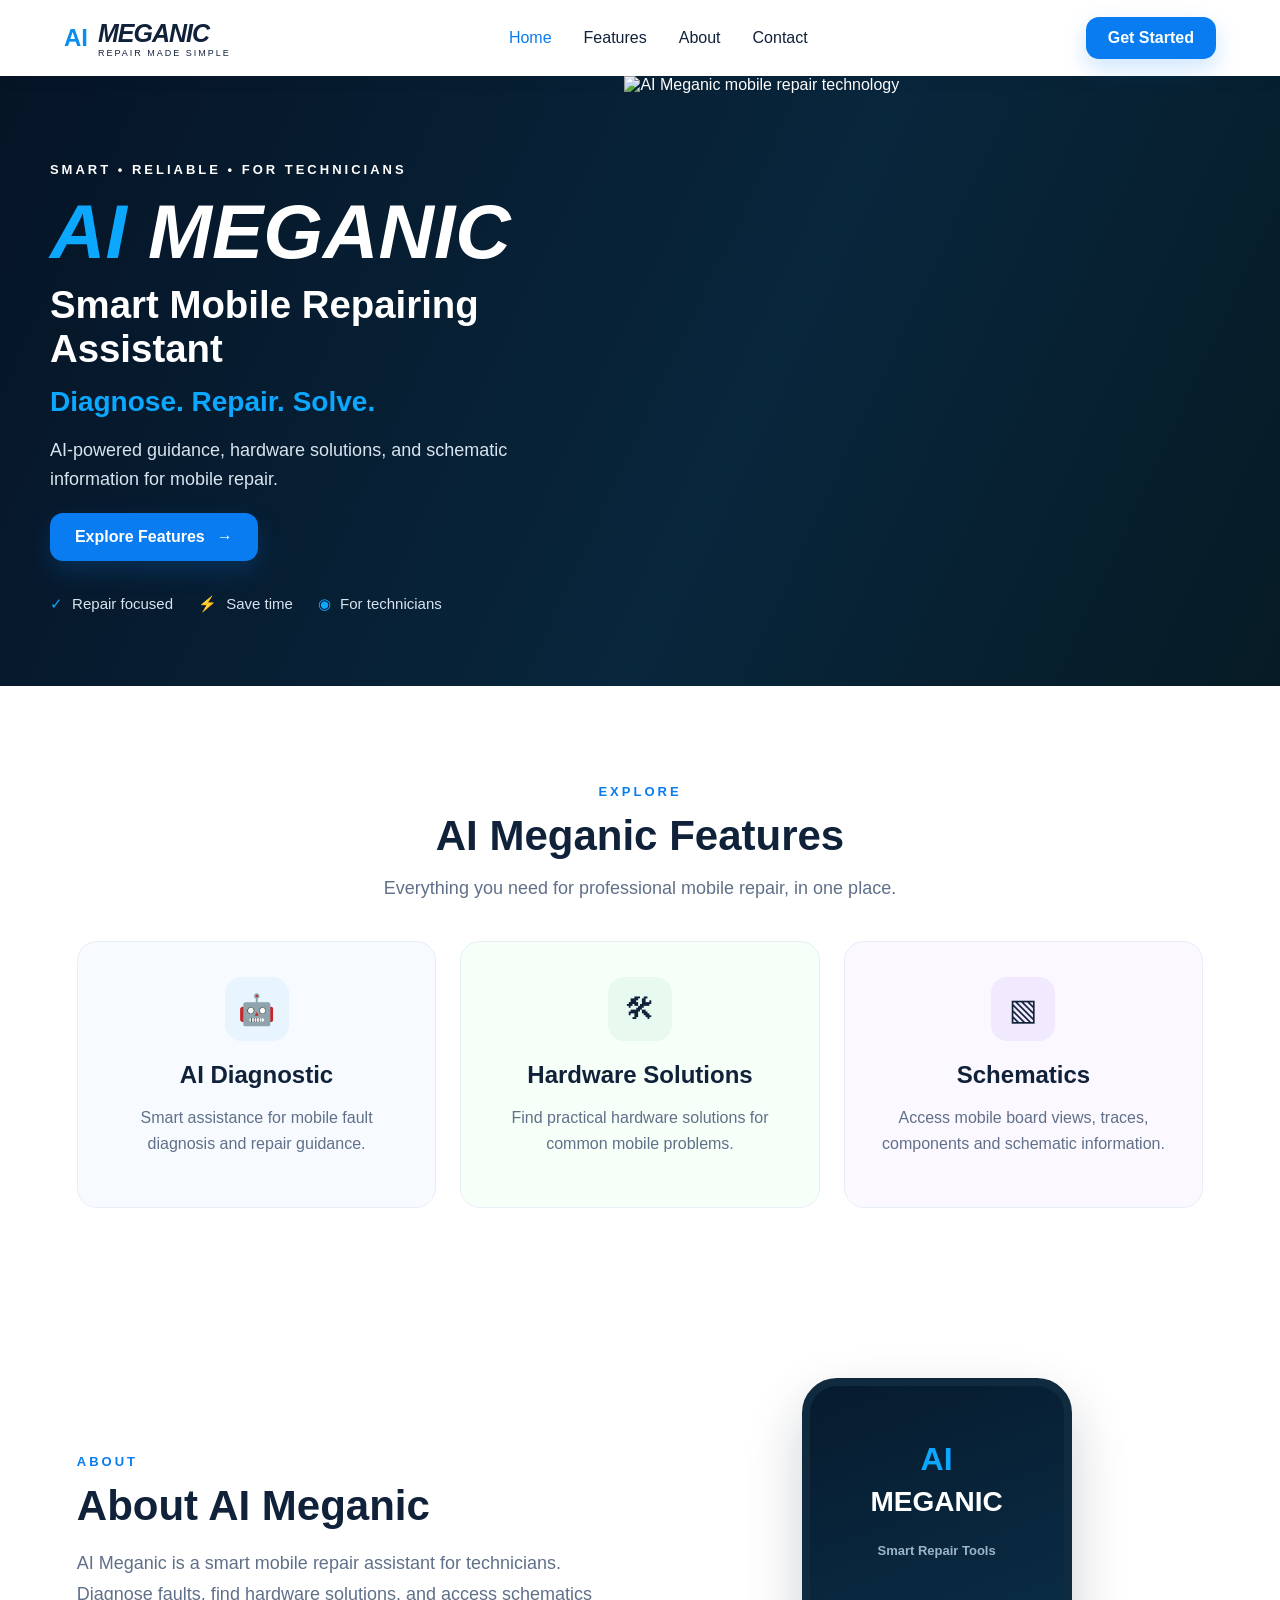
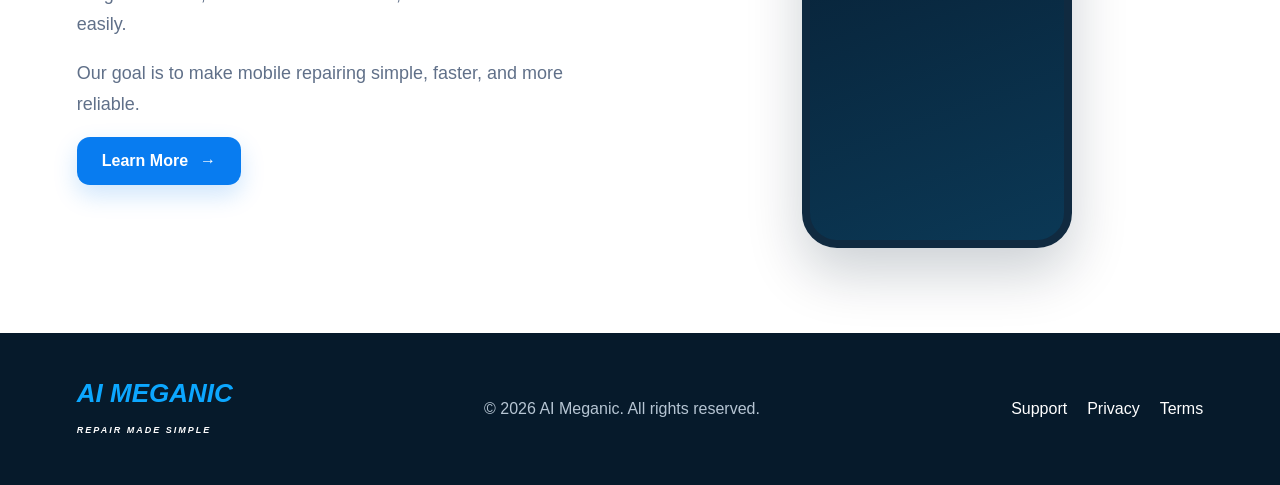
==== index.html @ be3563c6 "Add files via upload" ====
<!DOCTYPE html>
<html lang="en">
<head>
  <meta charset="UTF-8">
  <meta name="viewport" content="width=device-width, initial-scale=1.0">
  <meta name="description" content="AI Meganic - Smart mobile repairing assistant for technicians.">
  <title>AI Meganic | Smart Mobile Repairing Assistant</title>
  <link rel="stylesheet" href="styles.css">
</head>
<body>
  <header class="header">
    <a class="brand" href="#home" aria-label="AI Meganic Home">
      <span class="brand-mark">AI</span>
      <span>
        <strong>MEGANIC</strong>
        <small>REPAIR MADE SIMPLE</small>
      </span>
    </a>
    <nav class="nav" id="nav">
      <a class="active" href="#home">Home</a>
      <a href="#features">Features</a>
      <a href="#about">About</a>
      <a href="#contact">Contact</a>
    </nav>
    <a class="btn btn-small" href="#features">Get Started</a>
    <button class="menu" id="menu" aria-label="Open menu">☰</button>
  </header>

  <main>
    <section class="hero" id="home">
      <div class="hero-copy">
        <p class="eyebrow">SMART • RELIABLE • FOR TECHNICIANS</p>
        <h1><span>AI</span> MEGANIC</h1>
        <h2>Smart Mobile Repairing Assistant</h2>
        <p class="tagline">Diagnose. Repair. Solve.</p>
        <p class="lead">AI-powered guidance, hardware solutions, and schematic information for mobile repair.</p>
        <a class="btn" href="#features">Explore Features <span>→</span></a>
        <div class="trust">
          <div>✓ <span>Repair focused</span></div>
          <div>⚡ <span>Save time</span></div>
          <div>◉ <span>For technicians</span></div>
        </div>
      </div>
      <div class="hero-art">
        <img src="assets/hero-design.png" alt="AI Meganic mobile repair technology">
      </div>
    </section>

    <section class="features section" id="features">
      <p class="eyebrow blue">EXPLORE</p>
      <h2>AI Meganic Features</h2>
      <p class="section-lead">Everything you need for professional mobile repair, in one place.</p>
      <div class="cards">
        <article class="card">
          <div class="icon blue-icon">🤖</div>
          <h3>AI Diagnostic</h3>
          <p>Smart assistance for mobile fault diagnosis and repair guidance.</p>
        </article>
        <article class="card">
          <div class="icon green-icon">🛠</div>
          <h3>Hardware Solutions</h3>
          <p>Find practical hardware solutions for common mobile problems.</p>
        </article>
        <article class="card">
          <div class="icon purple-icon">▧</div>
          <h3>Schematics</h3>
          <p>Access mobile board views, traces, components and schematic information.</p>
        </article>
      </div>
    </section>

    <section class="about section" id="about">
      <div>
        <p class="eyebrow blue">ABOUT</p>
        <h2>About AI Meganic</h2>
        <p>AI Meganic is a smart mobile repair assistant for technicians. Diagnose faults, find hardware solutions, and access schematics easily.</p>
        <p>Our goal is to make mobile repairing simple, faster, and more reliable.</p>
        <a class="btn" href="#contact">Learn More <span>→</span></a>
      </div>
      <div class="about-box">
        <div class="phone">AI<br><b>MEGANIC</b><small>Smart Repair Tools</small></div>
      </div>
    </section>
  </main>

  <footer id="contact">
    <div class="footer-brand">AI MEGANIC<br><small>REPAIR MADE SIMPLE</small></div>
    <p>© 2026 AI Meganic. All rights reserved.</p>
    <div class="footer-links"><a href="#">Support</a><a href="#">Privacy</a><a href="#">Terms</a></div>
  </footer>

  <script src="script.js"></script>
</body>
</html>
---- styles.css ----
*{box-sizing:border-box}html{scroll-behavior:smooth}body{margin:0;font-family:Inter,Arial,sans-serif;color:#10213a;background:#fff}.header{height:76px;display:flex;align-items:center;justify-content:space-between;padding:0 5%;gap:24px;background:#fff;position:sticky;top:0;z-index:20;box-shadow:0 2px 18px rgba(0,0,0,.06)}.brand{display:flex;align-items:center;gap:10px;text-decoration:none;color:#10213a}.brand-mark{font-weight:900;font-size:24px;color:#078ef0}.brand strong{font-size:25px;font-style:italic;letter-spacing:-1px}.brand small{display:block;font-size:9px;letter-spacing:2px}.nav{display:flex;gap:32px}.nav a,.footer-links a{color:#10213a;text-decoration:none}.nav a:hover,.nav a.active{color:#087cf0}.btn{display:inline-flex;align-items:center;gap:12px;padding:15px 25px;border-radius:13px;background:#087cf0;color:white;text-decoration:none;font-weight:700;box-shadow:0 10px 25px rgba(8,124,240,.2)}.btn-small{padding:12px 22px}.menu{display:none;background:none;border:0;font-size:26px}.hero{min-height:610px;background:linear-gradient(115deg,#061426,#08263c 58%,#061b25);color:#fff;display:grid;grid-template-columns:1fr 1.05fr;align-items:center;overflow:hidden}.hero-copy{padding:70px 6% 70px 8%;position:relative;z-index:2}.eyebrow{font-size:13px;letter-spacing:3px;font-weight:700}.hero h1{font-size:clamp(48px,6vw,86px);margin:18px 0 4px;line-height:.95;font-style:italic}.hero h1 span{color:#0ca7ff}.hero h2{font-size:clamp(25px,3vw,42px);margin:15px 0}.tagline{font-size:28px;color:#0ca7ff;font-weight:800;margin:8px 0 16px}.lead{font-size:18px;line-height:1.65;max-width:560px;color:#d8e4ef}.trust{display:flex;gap:25px;margin-top:34px;font-size:15px;color:#0ca7ff}.trust span{color:#d8e4ef;margin-left:5px}.hero-art{height:100%;display:flex;align-items:center;justify-content:center}.hero-art img{width:100%;height:100%;object-fit:cover;object-position:center;border:0}.section{padding:85px 6%;text-align:center}.blue{color:#087cf0}.section h2{font-size:42px;margin:10px 0}.section-lead{font-size:18px;color:#607089}.cards{display:grid;grid-template-columns:repeat(3,1fr);gap:24px;margin-top:42px}.card{padding:35px 28px;border-radius:20px;background:#f7fbff;border:1px solid #e7eef6}.card:nth-child(2){background:#f7fff9}.card:nth-child(3){background:#fbf8ff}.icon{width:64px;height:64px;margin:0 auto 20px;border-radius:16px;display:grid;place-items:center;font-size:30px}.blue-icon{background:#e8f5ff}.green-icon{background:#e8faef}.purple-icon{background:#f1eaff}.card h3{font-size:24px;margin:10px}.card p{color:#607089;line-height:1.6}.about{display:grid;grid-template-columns:1fr 1fr;text-align:left;align-items:center;gap:60px}.about p:not(.eyebrow){color:#607089;font-size:18px;line-height:1.7}.about-box{display:flex;justify-content:center}.phone{width:270px;height:470px;border-radius:35px;background:linear-gradient(160deg,#071b2e,#0b3855);box-shadow:0 25px 55px rgba(4,25,45,.2);color:#0ca7ff;padding:55px 25px;font-size:32px;font-weight:800;text-align:center;border:8px solid #102a40}.phone b{display:block;color:#fff;font-size:28px;margin-top:8px}.phone small{display:block;color:#9db5c9;font-size:13px;margin-top:25px}footer{background:#061a2b;color:#fff;padding:45px 6%;display:flex;align-items:center;justify-content:space-between;gap:25px}footer p{color:#b6c5d3}.footer-brand{font-size:26px;font-weight:900;font-style:italic;color:#0ca7ff}.footer-brand small{font-size:9px;letter-spacing:2px;color:#fff}.footer-links{display:flex;gap:20px}.footer-links a{color:#fff}@media(max-width:800px){.nav{display:none;position:absolute;top:76px;left:0;right:0;background:#fff;padding:20px;flex-direction:column;gap:18px}.nav.open{display:flex}.header>.btn{display:none}.menu{display:block}.hero{grid-template-columns:1fr}.hero-copy{padding:55px 7% 30px}.hero-art{height:330px}.cards,.about{grid-template-columns:1fr}.about{text-align:center}.section h2{font-size:34px}footer{flex-direction:column;text-align:center}.trust{flex-direction:column;gap:10px}}
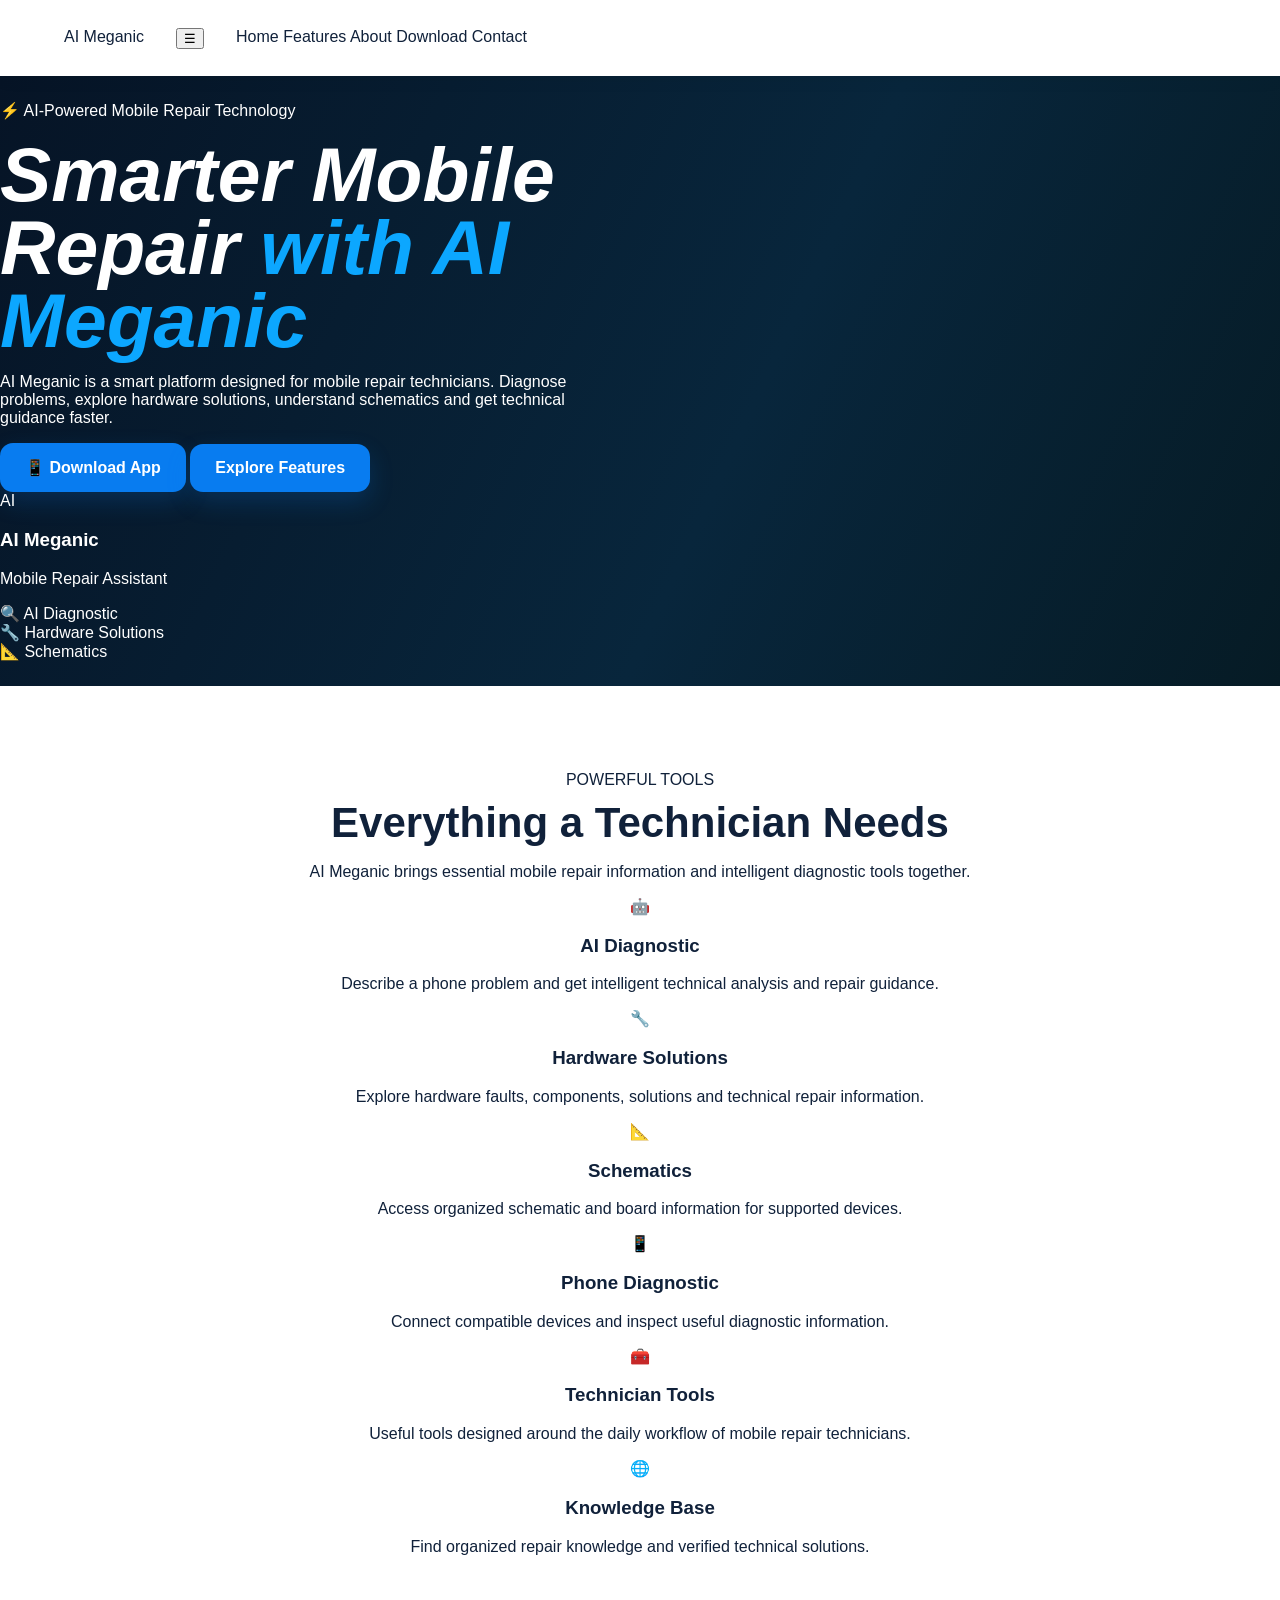
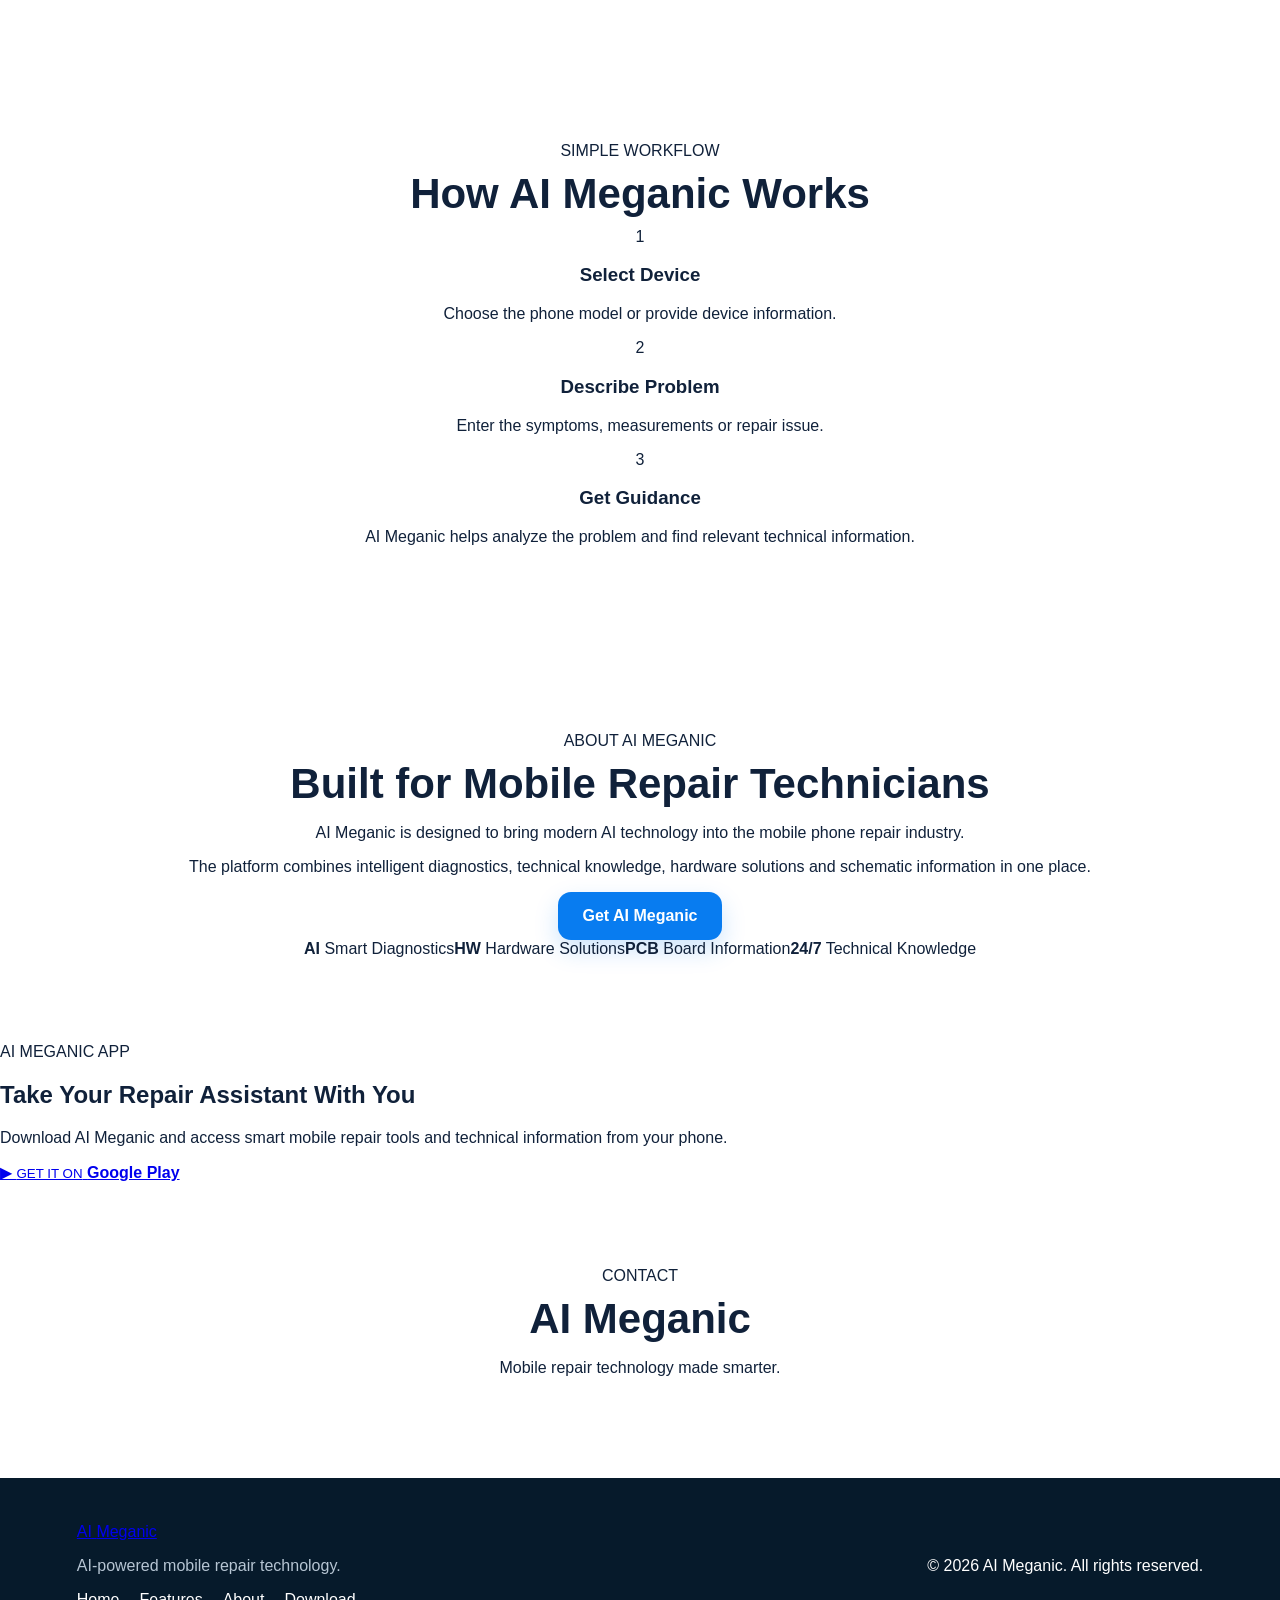
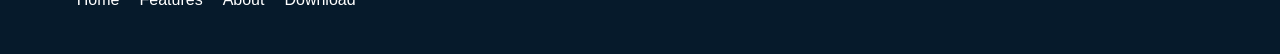
==== commit 97c47e35: "Revise index.html for SEO and content clarity Updated the title and meta description for better SEO " ====
--- a/index.html
+++ b/index.html
@@ -3,92 +3,432 @@
 <head>
   <meta charset="UTF-8">
   <meta name="viewport" content="width=device-width, initial-scale=1.0">
-  <meta name="description" content="AI Meganic - Smart mobile repairing assistant for technicians.">
-  <title>AI Meganic | Smart Mobile Repairing Assistant</title>
+
+  <title>AI Meganic – Mobile Repair & AI Diagnostic Platform</title>
+
+  <meta
+    name="description"
+    content="AI Meganic is an AI-powered mobile phone repair platform for technicians, offering AI diagnostics, repair solutions, hardware information and schematics."
+  >
+
+  <meta name="author" content="AI Meganic">
+  <meta name="robots" content="index, follow, max-image-preview:large">
+
+  <link
+    rel="canonical"
+    href="https://aimeganic.github.io/ai-meganic-website/"
+  >
+
+  <meta property="og:type" content="website">
+  <meta property="og:title" content="AI Meganic – Mobile Repair & AI Diagnostic Platform">
+  <meta
+    property="og:description"
+    content="AI-powered mobile repair technology for technicians."
+  >
+  <meta
+    property="og:url"
+    content="https://aimeganic.github.io/ai-meganic-website/"
+  >
+  <meta property="og:site_name" content="AI Meganic">
+
+  <meta name="twitter:card" content="summary_large_image">
+  <meta name="twitter:title" content="AI Meganic – Mobile Repair & AI Diagnostic Platform">
+  <meta
+    name="twitter:description"
+    content="AI-powered mobile repair technology for technicians."
+  >
+
   <link rel="stylesheet" href="styles.css">
 </head>
+
 <body>
+
+  <!-- HEADER -->
   <header class="header">
-    <a class="brand" href="#home" aria-label="AI Meganic Home">
-      <span class="brand-mark">AI</span>
-      <span>
-        <strong>MEGANIC</strong>
-        <small>REPAIR MADE SIMPLE</small>
-      </span>
-    </a>
-    <nav class="nav" id="nav">
-      <a class="active" href="#home">Home</a>
-      <a href="#features">Features</a>
-      <a href="#about">About</a>
-      <a href="#contact">Contact</a>
-    </nav>
-    <a class="btn btn-small" href="#features">Get Started</a>
-    <button class="menu" id="menu" aria-label="Open menu">☰</button>
+    <div class="container nav">
+
+      <a href="#" class="logo">
+        <span class="logo-icon">AI</span>
+        <span>Meganic</span>
+      </a>
+
+      <button class="menu-btn" onclick="toggleMenu()" aria-label="Open menu">
+        ☰
+      </button>
+
+      <nav id="navMenu">
+        <a href="#home">Home</a>
+        <a href="#features">Features</a>
+        <a href="#about">About</a>
+        <a href="#download">Download</a>
+        <a href="#contact">Contact</a>
+      </nav>
+
+    </div>
   </header>
 
+
+  <!-- HERO -->
   <main>
-    <section class="hero" id="home">
-      <div class="hero-copy">
-        <p class="eyebrow">SMART • RELIABLE • FOR TECHNICIANS</p>
-        <h1><span>AI</span> MEGANIC</h1>
-        <h2>Smart Mobile Repairing Assistant</h2>
-        <p class="tagline">Diagnose. Repair. Solve.</p>
-        <p class="lead">AI-powered guidance, hardware solutions, and schematic information for mobile repair.</p>
-        <a class="btn" href="#features">Explore Features <span>→</span></a>
-        <div class="trust">
-          <div>✓ <span>Repair focused</span></div>
-          <div>⚡ <span>Save time</span></div>
-          <div>◉ <span>For technicians</span></div>
-        </div>
-      </div>
-      <div class="hero-art">
-        <img src="assets/hero-design.png" alt="AI Meganic mobile repair technology">
-      </div>
-    </section>
-
-    <section class="features section" id="features">
-      <p class="eyebrow blue">EXPLORE</p>
-      <h2>AI Meganic Features</h2>
-      <p class="section-lead">Everything you need for professional mobile repair, in one place.</p>
-      <div class="cards">
-        <article class="card">
-          <div class="icon blue-icon">🤖</div>
-          <h3>AI Diagnostic</h3>
-          <p>Smart assistance for mobile fault diagnosis and repair guidance.</p>
-        </article>
-        <article class="card">
-          <div class="icon green-icon">🛠</div>
-          <h3>Hardware Solutions</h3>
-          <p>Find practical hardware solutions for common mobile problems.</p>
-        </article>
-        <article class="card">
-          <div class="icon purple-icon">▧</div>
-          <h3>Schematics</h3>
-          <p>Access mobile board views, traces, components and schematic information.</p>
-        </article>
-      </div>
-    </section>
-
-    <section class="about section" id="about">
+
+    <section id="home" class="hero">
+      <div class="container hero-content">
+
+        <div class="hero-text">
+
+          <div class="badge">
+            ⚡ AI-Powered Mobile Repair Technology
+          </div>
+
+          <h1>
+            Smarter Mobile Repair
+            <span>with AI Meganic</span>
+          </h1>
+
+          <p>
+            AI Meganic is a smart platform designed for mobile repair
+            technicians. Diagnose problems, explore hardware solutions,
+            understand schematics and get technical guidance faster.
+          </p>
+
+          <div class="hero-buttons">
+            <a href="#download" class="btn primary">
+              📱 Download App
+            </a>
+
+            <a href="#features" class="btn secondary">
+              Explore Features
+            </a>
+          </div>
+
+        </div>
+
+        <div class="hero-card">
+
+          <div class="phone-frame">
+
+            <div class="phone-top"></div>
+
+            <div class="phone-screen">
+
+              <div class="ai-circle">AI</div>
+
+              <h3>AI Meganic</h3>
+
+              <p>Mobile Repair Assistant</p>
+
+              <div class="scan-box">
+                <span>🔍</span>
+                AI Diagnostic
+              </div>
+
+              <div class="scan-box">
+                <span>🔧</span>
+                Hardware Solutions
+              </div>
+
+              <div class="scan-box">
+                <span>📐</span>
+                Schematics
+              </div>
+
+            </div>
+
+          </div>
+
+        </div>
+
+      </div>
+    </section>
+
+
+    <!-- FEATURES -->
+    <section id="features" class="section">
+
+      <div class="container">
+
+        <div class="section-heading">
+          <span>POWERFUL TOOLS</span>
+          <h2>Everything a Technician Needs</h2>
+          <p>
+            AI Meganic brings essential mobile repair information
+            and intelligent diagnostic tools together.
+          </p>
+        </div>
+
+
+        <div class="feature-grid">
+
+          <article class="feature-card">
+            <div class="feature-icon">🤖</div>
+            <h3>AI Diagnostic</h3>
+            <p>
+              Describe a phone problem and get intelligent
+              technical analysis and repair guidance.
+            </p>
+          </article>
+
+
+          <article class="feature-card">
+            <div class="feature-icon">🔧</div>
+            <h3>Hardware Solutions</h3>
+            <p>
+              Explore hardware faults, components,
+              solutions and technical repair information.
+            </p>
+          </article>
+
+
+          <article class="feature-card">
+            <div class="feature-icon">📐</div>
+            <h3>Schematics</h3>
+            <p>
+              Access organized schematic and board
+              information for supported devices.
+            </p>
+          </article>
+
+
+          <article class="feature-card">
+            <div class="feature-icon">📱</div>
+            <h3>Phone Diagnostic</h3>
+            <p>
+              Connect compatible devices and inspect
+              useful diagnostic information.
+            </p>
+          </article>
+
+
+          <article class="feature-card">
+            <div class="feature-icon">🧰</div>
+            <h3>Technician Tools</h3>
+            <p>
+              Useful tools designed around the daily
+              workflow of mobile repair technicians.
+            </p>
+          </article>
+
+
+          <article class="feature-card">
+            <div class="feature-icon">🌐</div>
+            <h3>Knowledge Base</h3>
+            <p>
+              Find organized repair knowledge and
+              verified technical solutions.
+            </p>
+          </article>
+
+        </div>
+
+      </div>
+
+    </section>
+
+
+    <!-- HOW IT WORKS -->
+    <section class="section light-section">
+
+      <div class="container">
+
+        <div class="section-heading">
+          <span>SIMPLE WORKFLOW</span>
+          <h2>How AI Meganic Works</h2>
+        </div>
+
+
+        <div class="steps">
+
+          <div class="step">
+            <div class="step-number">1</div>
+            <h3>Select Device</h3>
+            <p>
+              Choose the phone model or provide device information.
+            </p>
+          </div>
+
+
+          <div class="step">
+            <div class="step-number">2</div>
+            <h3>Describe Problem</h3>
+            <p>
+              Enter the symptoms, measurements or repair issue.
+            </p>
+          </div>
+
+
+          <div class="step">
+            <div class="step-number">3</div>
+            <h3>Get Guidance</h3>
+            <p>
+              AI Meganic helps analyze the problem and find
+              relevant technical information.
+            </p>
+          </div>
+
+        </div>
+
+      </div>
+
+    </section>
+
+
+    <!-- ABOUT -->
+    <section id="about" class="section">
+
+      <div class="container about-grid">
+
+        <div>
+          <span class="small-title">ABOUT AI MEGANIC</span>
+
+          <h2>
+            Built for Mobile Repair Technicians
+          </h2>
+
+          <p>
+            AI Meganic is designed to bring modern AI technology
+            into the mobile phone repair industry.
+          </p>
+
+          <p>
+            The platform combines intelligent diagnostics,
+            technical knowledge, hardware solutions and
+            schematic information in one place.
+          </p>
+
+          <a href="#download" class="btn primary">
+            Get AI Meganic
+          </a>
+        </div>
+
+
+        <div class="about-box">
+
+          <div class="about-stat">
+            <strong>AI</strong>
+            <span>Smart Diagnostics</span>
+          </div>
+
+          <div class="about-stat">
+            <strong>HW</strong>
+            <span>Hardware Solutions</span>
+          </div>
+
+          <div class="about-stat">
+            <strong>PCB</strong>
+            <span>Board Information</span>
+          </div>
+
+          <div class="about-stat">
+            <strong>24/7</strong>
+            <span>Technical Knowledge</span>
+          </div>
+
+        </div>
+
+      </div>
+
+    </section>
+
+
+    <!-- DOWNLOAD -->
+    <section id="download" class="download-section">
+
+      <div class="container download-content">
+
+        <div>
+
+          <span class="small-title">
+            AI MEGANIC APP
+          </span>
+
+          <h2>
+            Take Your Repair Assistant With You
+          </h2>
+
+          <p>
+            Download AI Meganic and access smart mobile repair
+            tools and technical information from your phone.
+          </p>
+
+        </div>
+
+
+        <div class="download-buttons">
+
+          <!-- Replace # with your real Google Play URL after publishing -->
+          <a href="#" class="play-button">
+
+            <span class="play-icon">▶</span>
+
+            <span>
+              <small>GET IT ON</small>
+              <strong>Google Play</strong>
+            </span>
+
+          </a>
+
+        </div>
+
+      </div>
+
+    </section>
+
+
+    <!-- CONTACT -->
+    <section id="contact" class="section contact-section">
+
+      <div class="container">
+
+        <div class="section-heading">
+          <span>CONTACT</span>
+          <h2>AI Meganic</h2>
+          <p>
+            Mobile repair technology made smarter.
+          </p>
+        </div>
+
+      </div>
+
+    </section>
+
+  </main>
+
+
+  <!-- FOOTER -->
+  <footer class="footer">
+
+    <div class="container footer-content">
+
       <div>
-        <p class="eyebrow blue">ABOUT</p>
-        <h2>About AI Meganic</h2>
-        <p>AI Meganic is a smart mobile repair assistant for technicians. Diagnose faults, find hardware solutions, and access schematics easily.</p>
-        <p>Our goal is to make mobile repairing simple, faster, and more reliable.</p>
-        <a class="btn" href="#contact">Learn More <span>→</span></a>
-      </div>
-      <div class="about-box">
-        <div class="phone">AI<br><b>MEGANIC</b><small>Smart Repair Tools</small></div>
-      </div>
-    </section>
-  </main>
-
-  <footer id="contact">
-    <div class="footer-brand">AI MEGANIC<br><small>REPAIR MADE SIMPLE</small></div>
-    <p>© 2026 AI Meganic. All rights reserved.</p>
-    <div class="footer-links"><a href="#">Support</a><a href="#">Privacy</a><a href="#">Terms</a></div>
+        <a href="#" class="logo">
+          <span class="logo-icon">AI</span>
+          <span>Meganic</span>
+        </a>
+
+        <p>
+          AI-powered mobile repair technology.
+        </p>
+      </div>
+
+
+      <div class="footer-links">
+        <a href="#home">Home</a>
+        <a href="#features">Features</a>
+        <a href="#about">About</a>
+        <a href="#download">Download</a>
+      </div>
+
+    </div>
+
+
+    <div class="copyright">
+      © 2026 AI Meganic. All rights reserved.
+    </div>
+
   </footer>
 
+
   <script src="script.js"></script>
+
 </body>
 </html>
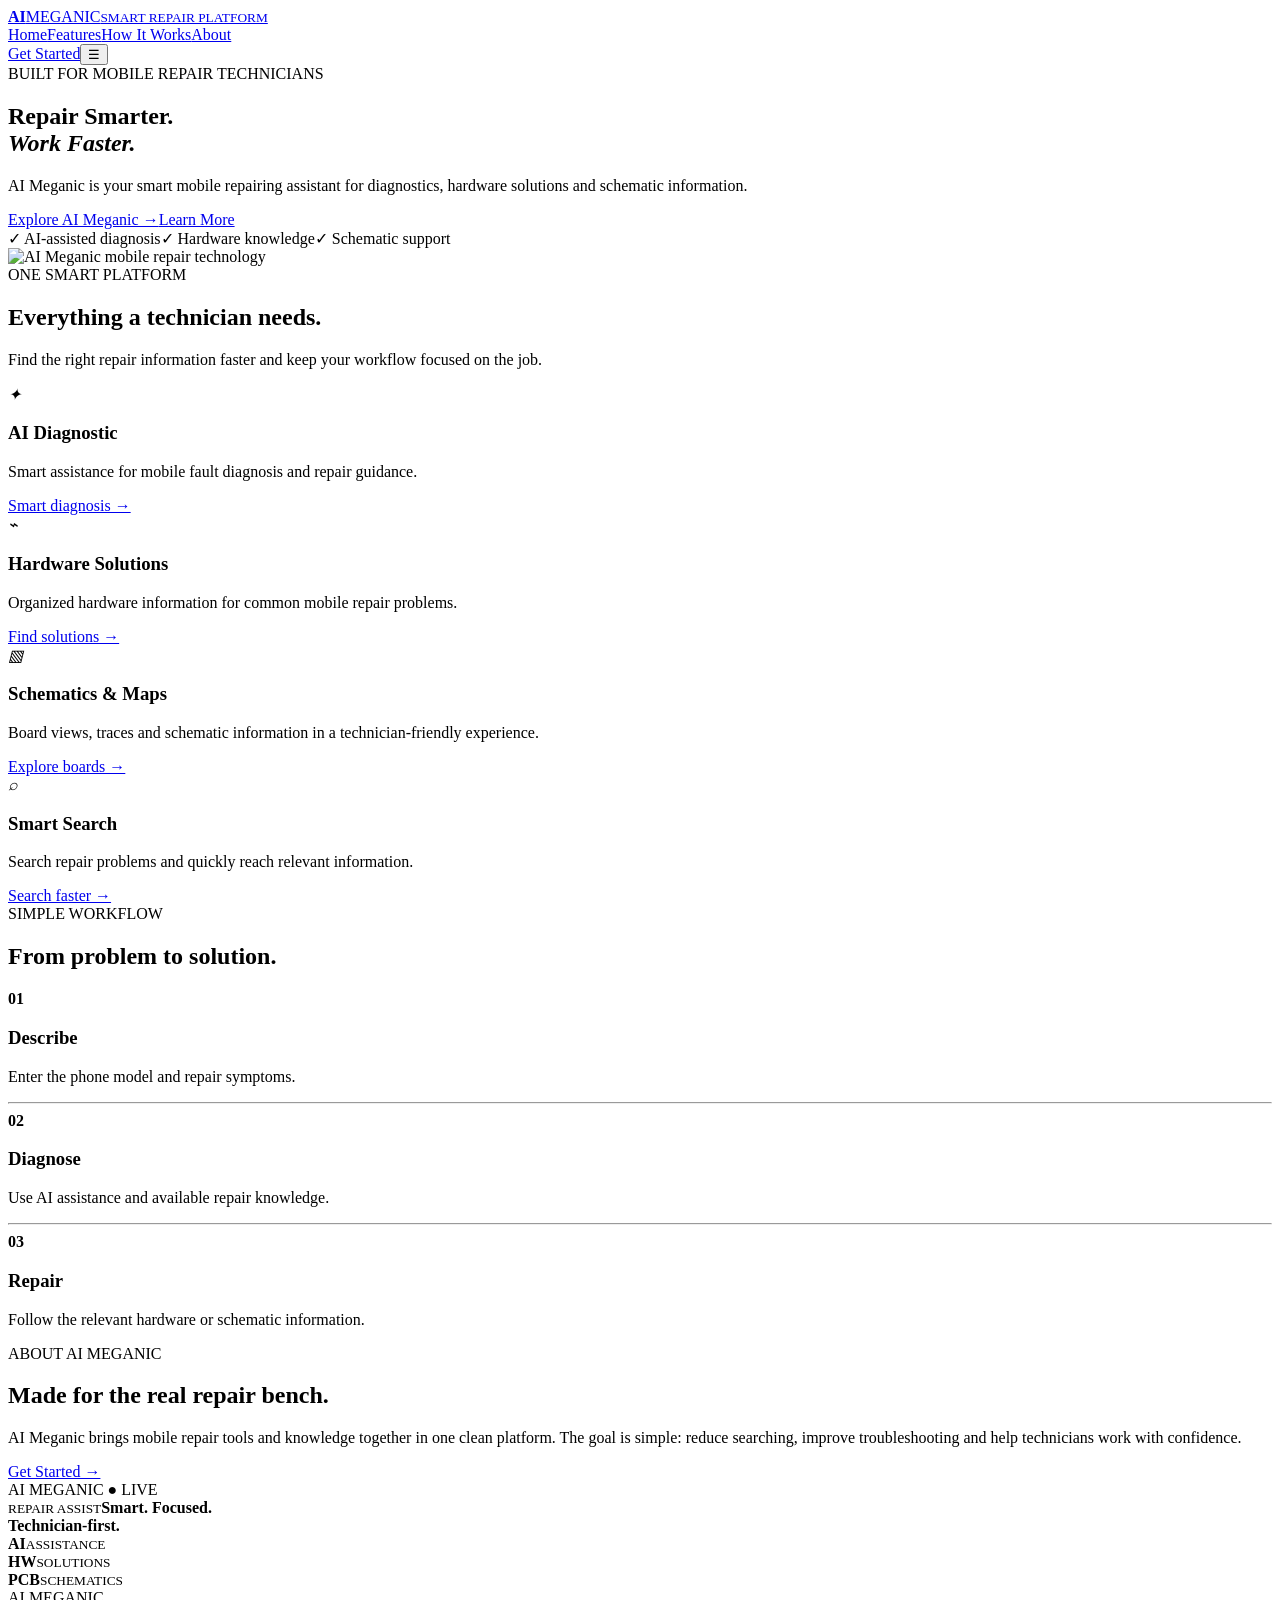
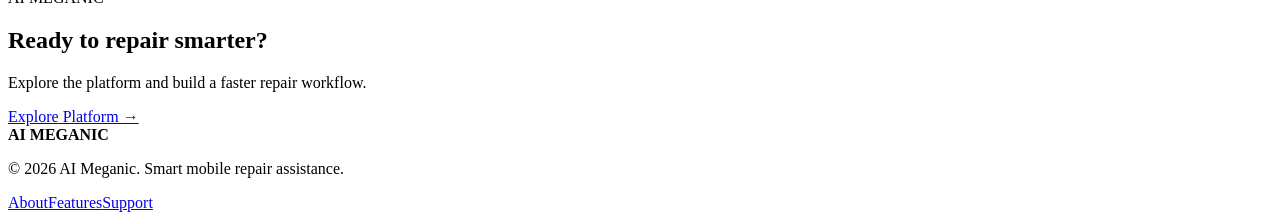
==== commit abe244a8: "Add files via upload" ====
--- a/index.html
+++ b/index.html
@@ -1,434 +1,42 @@
-<!DOCTYPE html>
+<!doctype html>
 <html lang="en">
 <head>
-  <meta charset="UTF-8">
-  <meta name="viewport" content="width=device-width, initial-scale=1.0">
+<meta charset="utf-8"><meta name="viewport" content="width=device-width,initial-scale=1">
+<meta name="description" content="AI Meganic - Smart mobile repairing assistant for technicians.">
+<title>AI Meganic — Smart Mobile Repairing Assistant</title>
+<link rel="stylesheet" href="styles.css">
+</head>
+<body>
+<header class="header">
+<a class="logo" href="#home"><b>AI</b><span>MEGANIC<small>SMART REPAIR PLATFORM</small></span></a>
+<nav id="nav"><a href="#home">Home</a><a href="#features">Features</a><a href="#how">How It Works</a><a href="#about">About</a></nav>
+<a class="topbtn" href="#contact">Get Started</a><button id="menu">☰</button>
+</header>
+<main>
+<section class="hero" id="home"><div class="copy">
+<div class="pill">BUILT FOR MOBILE REPAIR TECHNICIANS</div>
+<h1>Repair Smarter.<br><em>Work Faster.</em></h1>
+<p>AI Meganic is your smart mobile repairing assistant for diagnostics, hardware solutions and schematic information.</p>
+<div class="actions"><a class="btn" href="#features">Explore AI Meganic →</a><a class="ghost" href="#about">Learn More</a></div>
+<div class="checks"><span>✓ AI-assisted diagnosis</span><span>✓ Hardware knowledge</span><span>✓ Schematic support</span></div>
+</div><div class="visual"><div class="glow"></div><img src="assets/hero-design.png" alt="AI Meganic mobile repair technology"></div></section>
 
-  <title>AI Meganic – Mobile Repair & AI Diagnostic Platform</title>
+<section class="intro" id="features"><div><label>ONE SMART PLATFORM</label><h2>Everything a technician needs.</h2></div><p>Find the right repair information faster and keep your workflow focused on the job.</p></section>
+<section class="cards">
+<article><i>✦</i><h3>AI Diagnostic</h3><p>Smart assistance for mobile fault diagnosis and repair guidance.</p><a href="#how">Smart diagnosis →</a></article>
+<article><i class="green">⌁</i><h3>Hardware Solutions</h3><p>Organized hardware information for common mobile repair problems.</p><a href="#how">Find solutions →</a></article>
+<article><i class="purple">▧</i><h3>Schematics & Maps</h3><p>Board views, traces and schematic information in a technician-friendly experience.</p><a href="#how">Explore boards →</a></article>
+<article><i class="orange">⌕</i><h3>Smart Search</h3><p>Search repair problems and quickly reach relevant information.</p><a href="#how">Search faster →</a></article>
+</section>
 
-  <meta
-    name="description"
-    content="AI Meganic is an AI-powered mobile phone repair platform for technicians, offering AI diagnostics, repair solutions, hardware information and schematics."
-  >
+<section class="workflow" id="how"><label>SIMPLE WORKFLOW</label><h2>From problem to solution.</h2>
+<div class="steps"><div><b>01</b><h3>Describe</h3><p>Enter the phone model and repair symptoms.</p></div><hr><div><b>02</b><h3>Diagnose</h3><p>Use AI assistance and available repair knowledge.</p></div><hr><div><b>03</b><h3>Repair</h3><p>Follow the relevant hardware or schematic information.</p></div></div></section>
 
-  <meta name="author" content="AI Meganic">
-  <meta name="robots" content="index, follow, max-image-preview:large">
+<section class="about" id="about"><div><label>ABOUT AI MEGANIC</label><h2>Made for the real repair bench.</h2><p>AI Meganic brings mobile repair tools and knowledge together in one clean platform. The goal is simple: reduce searching, improve troubleshooting and help technicians work with confidence.</p><a class="btn" href="#contact">Get Started →</a></div>
+<div class="panel"><header>AI MEGANIC <span>● LIVE</span></header><div class="box"><small>REPAIR ASSIST</small><strong>Smart. Focused.<br>Technician-first.</strong><div class="bar"></div></div><div class="stats"><div><b>AI</b><small>ASSISTANCE</small></div><div><b>HW</b><small>SOLUTIONS</small></div><div><b>PCB</b><small>SCHEMATICS</small></div></div></div></section>
 
-  <link
-    rel="canonical"
-    href="https://aimeganic.github.io/ai-meganic-website/"
-  >
-
-  <meta property="og:type" content="website">
-  <meta property="og:title" content="AI Meganic – Mobile Repair & AI Diagnostic Platform">
-  <meta
-    property="og:description"
-    content="AI-powered mobile repair technology for technicians."
-  >
-  <meta
-    property="og:url"
-    content="https://aimeganic.github.io/ai-meganic-website/"
-  >
-  <meta property="og:site_name" content="AI Meganic">
-
-  <meta name="twitter:card" content="summary_large_image">
-  <meta name="twitter:title" content="AI Meganic – Mobile Repair & AI Diagnostic Platform">
-  <meta
-    name="twitter:description"
-    content="AI-powered mobile repair technology for technicians."
-  >
-
-  <link rel="stylesheet" href="styles.css">
-</head>
-
-<body>
-
-  <!-- HEADER -->
-  <header class="header">
-    <div class="container nav">
-
-      <a href="#" class="logo">
-        <span class="logo-icon">AI</span>
-        <span>Meganic</span>
-      </a>
-
-      <button class="menu-btn" onclick="toggleMenu()" aria-label="Open menu">
-        ☰
-      </button>
-
-      <nav id="navMenu">
-        <a href="#home">Home</a>
-        <a href="#features">Features</a>
-        <a href="#about">About</a>
-        <a href="#download">Download</a>
-        <a href="#contact">Contact</a>
-      </nav>
-
-    </div>
-  </header>
-
-
-  <!-- HERO -->
-  <main>
-
-    <section id="home" class="hero">
-      <div class="container hero-content">
-
-        <div class="hero-text">
-
-          <div class="badge">
-            ⚡ AI-Powered Mobile Repair Technology
-          </div>
-
-          <h1>
-            Smarter Mobile Repair
-            <span>with AI Meganic</span>
-          </h1>
-
-          <p>
-            AI Meganic is a smart platform designed for mobile repair
-            technicians. Diagnose problems, explore hardware solutions,
-            understand schematics and get technical guidance faster.
-          </p>
-
-          <div class="hero-buttons">
-            <a href="#download" class="btn primary">
-              📱 Download App
-            </a>
-
-            <a href="#features" class="btn secondary">
-              Explore Features
-            </a>
-          </div>
-
-        </div>
-
-        <div class="hero-card">
-
-          <div class="phone-frame">
-
-            <div class="phone-top"></div>
-
-            <div class="phone-screen">
-
-              <div class="ai-circle">AI</div>
-
-              <h3>AI Meganic</h3>
-
-              <p>Mobile Repair Assistant</p>
-
-              <div class="scan-box">
-                <span>🔍</span>
-                AI Diagnostic
-              </div>
-
-              <div class="scan-box">
-                <span>🔧</span>
-                Hardware Solutions
-              </div>
-
-              <div class="scan-box">
-                <span>📐</span>
-                Schematics
-              </div>
-
-            </div>
-
-          </div>
-
-        </div>
-
-      </div>
-    </section>
-
-
-    <!-- FEATURES -->
-    <section id="features" class="section">
-
-      <div class="container">
-
-        <div class="section-heading">
-          <span>POWERFUL TOOLS</span>
-          <h2>Everything a Technician Needs</h2>
-          <p>
-            AI Meganic brings essential mobile repair information
-            and intelligent diagnostic tools together.
-          </p>
-        </div>
-
-
-        <div class="feature-grid">
-
-          <article class="feature-card">
-            <div class="feature-icon">🤖</div>
-            <h3>AI Diagnostic</h3>
-            <p>
-              Describe a phone problem and get intelligent
-              technical analysis and repair guidance.
-            </p>
-          </article>
-
-
-          <article class="feature-card">
-            <div class="feature-icon">🔧</div>
-            <h3>Hardware Solutions</h3>
-            <p>
-              Explore hardware faults, components,
-              solutions and technical repair information.
-            </p>
-          </article>
-
-
-          <article class="feature-card">
-            <div class="feature-icon">📐</div>
-            <h3>Schematics</h3>
-            <p>
-              Access organized schematic and board
-              information for supported devices.
-            </p>
-          </article>
-
-
-          <article class="feature-card">
-            <div class="feature-icon">📱</div>
-            <h3>Phone Diagnostic</h3>
-            <p>
-              Connect compatible devices and inspect
-              useful diagnostic information.
-            </p>
-          </article>
-
-
-          <article class="feature-card">
-            <div class="feature-icon">🧰</div>
-            <h3>Technician Tools</h3>
-            <p>
-              Useful tools designed around the daily
-              workflow of mobile repair technicians.
-            </p>
-          </article>
-
-
-          <article class="feature-card">
-            <div class="feature-icon">🌐</div>
-            <h3>Knowledge Base</h3>
-            <p>
-              Find organized repair knowledge and
-              verified technical solutions.
-            </p>
-          </article>
-
-        </div>
-
-      </div>
-
-    </section>
-
-
-    <!-- HOW IT WORKS -->
-    <section class="section light-section">
-
-      <div class="container">
-
-        <div class="section-heading">
-          <span>SIMPLE WORKFLOW</span>
-          <h2>How AI Meganic Works</h2>
-        </div>
-
-
-        <div class="steps">
-
-          <div class="step">
-            <div class="step-number">1</div>
-            <h3>Select Device</h3>
-            <p>
-              Choose the phone model or provide device information.
-            </p>
-          </div>
-
-
-          <div class="step">
-            <div class="step-number">2</div>
-            <h3>Describe Problem</h3>
-            <p>
-              Enter the symptoms, measurements or repair issue.
-            </p>
-          </div>
-
-
-          <div class="step">
-            <div class="step-number">3</div>
-            <h3>Get Guidance</h3>
-            <p>
-              AI Meganic helps analyze the problem and find
-              relevant technical information.
-            </p>
-          </div>
-
-        </div>
-
-      </div>
-
-    </section>
-
-
-    <!-- ABOUT -->
-    <section id="about" class="section">
-
-      <div class="container about-grid">
-
-        <div>
-          <span class="small-title">ABOUT AI MEGANIC</span>
-
-          <h2>
-            Built for Mobile Repair Technicians
-          </h2>
-
-          <p>
-            AI Meganic is designed to bring modern AI technology
-            into the mobile phone repair industry.
-          </p>
-
-          <p>
-            The platform combines intelligent diagnostics,
-            technical knowledge, hardware solutions and
-            schematic information in one place.
-          </p>
-
-          <a href="#download" class="btn primary">
-            Get AI Meganic
-          </a>
-        </div>
-
-
-        <div class="about-box">
-
-          <div class="about-stat">
-            <strong>AI</strong>
-            <span>Smart Diagnostics</span>
-          </div>
-
-          <div class="about-stat">
-            <strong>HW</strong>
-            <span>Hardware Solutions</span>
-          </div>
-
-          <div class="about-stat">
-            <strong>PCB</strong>
-            <span>Board Information</span>
-          </div>
-
-          <div class="about-stat">
-            <strong>24/7</strong>
-            <span>Technical Knowledge</span>
-          </div>
-
-        </div>
-
-      </div>
-
-    </section>
-
-
-    <!-- DOWNLOAD -->
-    <section id="download" class="download-section">
-
-      <div class="container download-content">
-
-        <div>
-
-          <span class="small-title">
-            AI MEGANIC APP
-          </span>
-
-          <h2>
-            Take Your Repair Assistant With You
-          </h2>
-
-          <p>
-            Download AI Meganic and access smart mobile repair
-            tools and technical information from your phone.
-          </p>
-
-        </div>
-
-
-        <div class="download-buttons">
-
-          <!-- Replace # with your real Google Play URL after publishing -->
-          <a href="#" class="play-button">
-
-            <span class="play-icon">▶</span>
-
-            <span>
-              <small>GET IT ON</small>
-              <strong>Google Play</strong>
-            </span>
-
-          </a>
-
-        </div>
-
-      </div>
-
-    </section>
-
-
-    <!-- CONTACT -->
-    <section id="contact" class="section contact-section">
-
-      <div class="container">
-
-        <div class="section-heading">
-          <span>CONTACT</span>
-          <h2>AI Meganic</h2>
-          <p>
-            Mobile repair technology made smarter.
-          </p>
-        </div>
-
-      </div>
-
-    </section>
-
-  </main>
-
-
-  <!-- FOOTER -->
-  <footer class="footer">
-
-    <div class="container footer-content">
-
-      <div>
-        <a href="#" class="logo">
-          <span class="logo-icon">AI</span>
-          <span>Meganic</span>
-        </a>
-
-        <p>
-          AI-powered mobile repair technology.
-        </p>
-      </div>
-
-
-      <div class="footer-links">
-        <a href="#home">Home</a>
-        <a href="#features">Features</a>
-        <a href="#about">About</a>
-        <a href="#download">Download</a>
-      </div>
-
-    </div>
-
-
-    <div class="copyright">
-      © 2026 AI Meganic. All rights reserved.
-    </div>
-
-  </footer>
-
-
-  <script src="script.js"></script>
-
-</body>
-</html>
+<section class="cta" id="contact"><div><label>AI MEGANIC</label><h2>Ready to repair smarter?</h2><p>Explore the platform and build a faster repair workflow.</p></div><a href="#home">Explore Platform →</a></section>
+</main>
+<footer><b><span>AI</span> MEGANIC</b><p>© 2026 AI Meganic. Smart mobile repair assistance.</p><div><a href="#about">About</a><a href="#features">Features</a><a href="#contact">Support</a></div></footer>
+<script src="script.js"></script>
+</body></html>
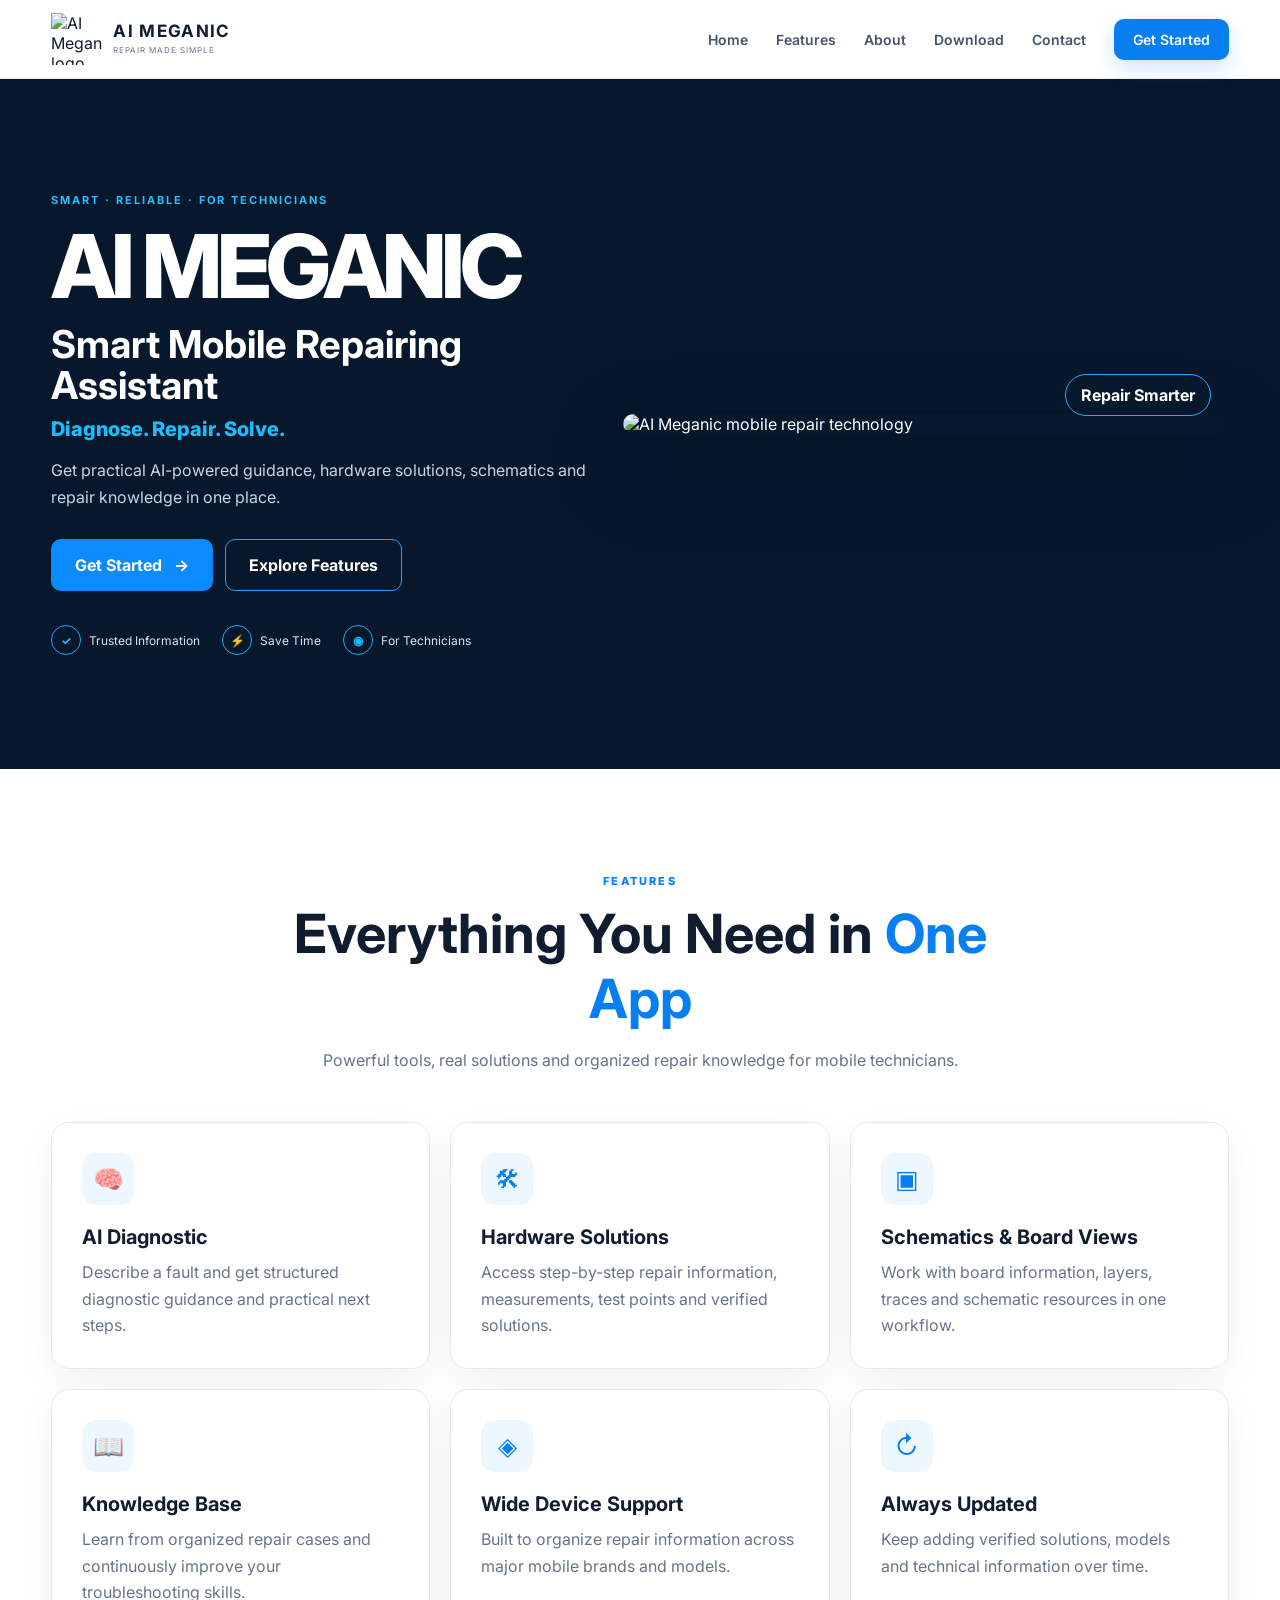
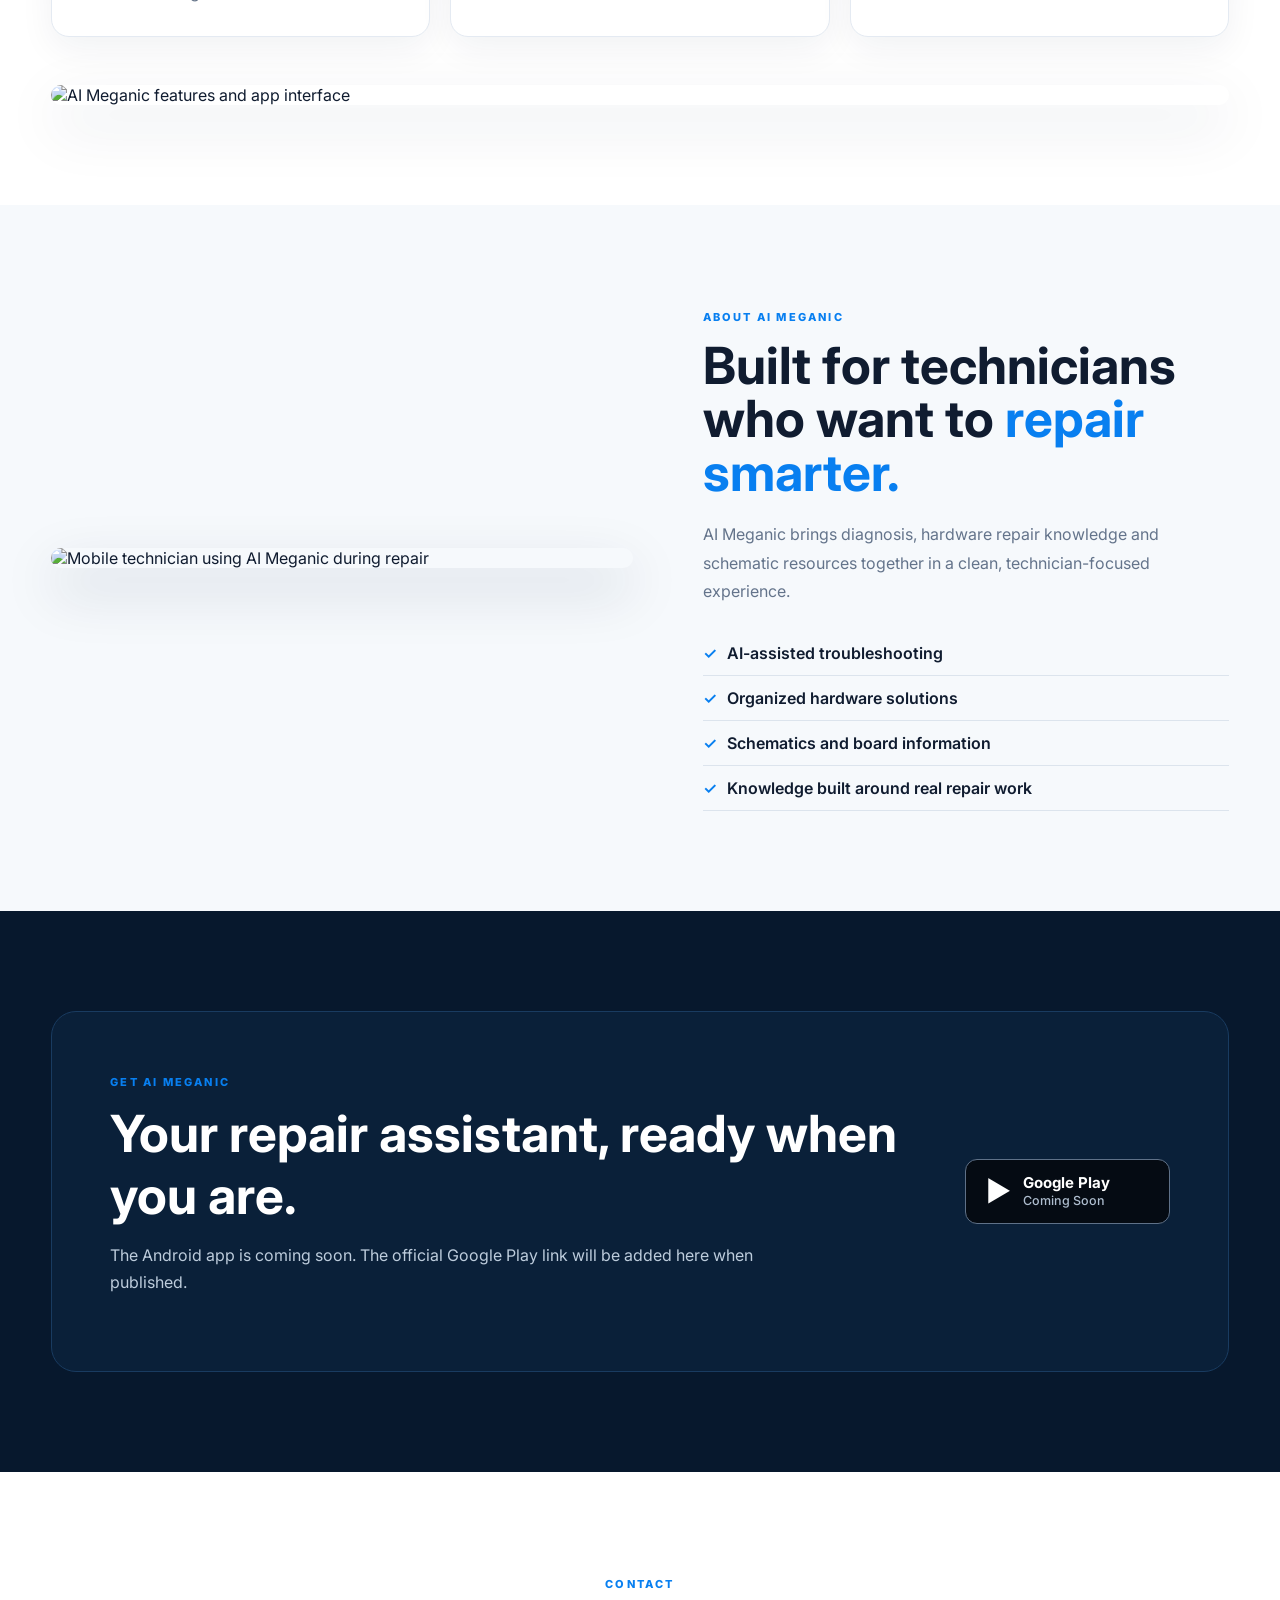
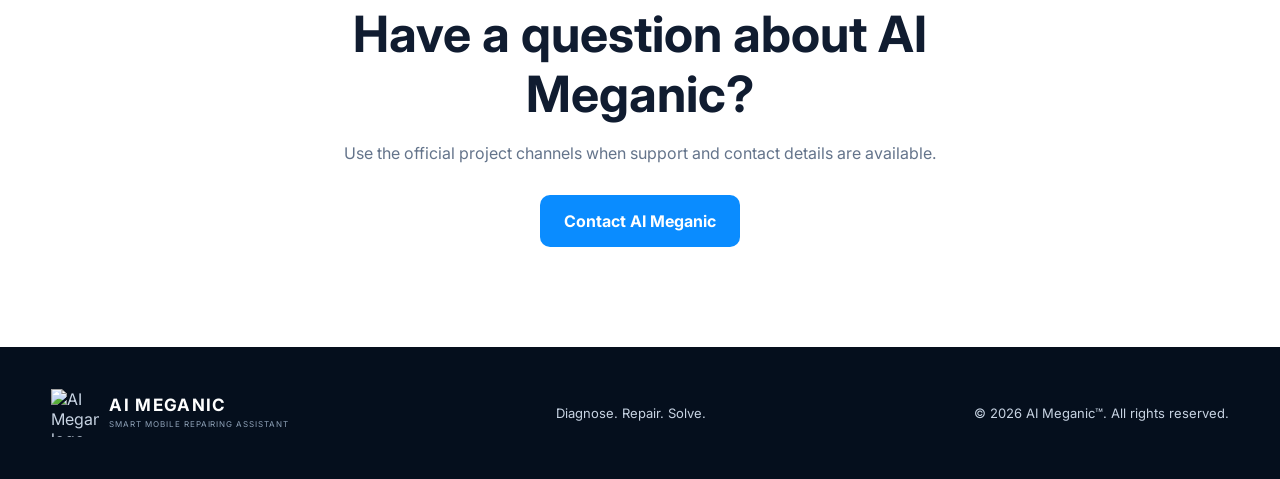
==== commit dcf8e8ef: "Add files via upload" ====
--- a/index.html
+++ b/index.html
@@ -1,42 +1,138 @@
 <!doctype html>
 <html lang="en">
 <head>
-<meta charset="utf-8"><meta name="viewport" content="width=device-width,initial-scale=1">
-<meta name="description" content="AI Meganic - Smart mobile repairing assistant for technicians.">
-<title>AI Meganic — Smart Mobile Repairing Assistant</title>
-<link rel="stylesheet" href="styles.css">
+  <meta charset="utf-8">
+  <meta name="viewport" content="width=device-width, initial-scale=1">
+  <title>AI Meganic™ — Smart Mobile Repairing Assistant</title>
+  <meta name="description" content="AI Meganic is a smart mobile repairing assistant for technicians, with AI diagnostics, hardware solutions, schematics and repair knowledge.">
+  <meta name="robots" content="index,follow">
+  <link rel="canonical" href="https://aimeganic.github.io/ai-meganic-website/">
+  <meta property="og:title" content="AI Meganic™ — Smart Mobile Repairing Assistant">
+  <meta property="og:description" content="Diagnose. Repair. Solve. Smart tools and repair knowledge for mobile technicians.">
+  <meta property="og:type" content="website">
+  <meta property="og:url" content="https://aimeganic.github.io/ai-meganic-website/">
+  <meta property="og:image" content="https://aimeganic.github.io/ai-meganic-website/assets/hero.png">
+  <meta name="theme-color" content="#07182d">
+  <link rel="icon" type="image/png" href="assets/logo.png">
+  <link rel="preconnect" href="https://fonts.googleapis.com">
+  <link rel="preconnect" href="https://fonts.gstatic.com" crossorigin>
+  <link href="https://fonts.googleapis.com/css2?family=Inter:wght@400;500;600;700;800&display=swap" rel="stylesheet">
+  <link rel="stylesheet" href="styles.css">
 </head>
 <body>
-<header class="header">
-<a class="logo" href="#home"><b>AI</b><span>MEGANIC<small>SMART REPAIR PLATFORM</small></span></a>
-<nav id="nav"><a href="#home">Home</a><a href="#features">Features</a><a href="#how">How It Works</a><a href="#about">About</a></nav>
-<a class="topbtn" href="#contact">Get Started</a><button id="menu">☰</button>
+<header class="site-header">
+  <div class="container nav-wrap">
+    <a class="brand" href="#home" aria-label="AI Meganic home">
+      <img src="assets/logo.png" alt="AI Meganic logo">
+      <span><strong>AI MEGANIC</strong><small>REPAIR MADE SIMPLE</small></span>
+    </a>
+    <button class="menu-btn" id="menuBtn" aria-label="Open menu" aria-expanded="false">☰</button>
+    <nav id="siteNav">
+      <a href="#home">Home</a>
+      <a href="#features">Features</a>
+      <a href="#about">About</a>
+      <a href="#download">Download</a>
+      <a href="#contact">Contact</a>
+      <a class="nav-cta" href="#download">Get Started</a>
+    </nav>
+  </div>
 </header>
+
 <main>
-<section class="hero" id="home"><div class="copy">
-<div class="pill">BUILT FOR MOBILE REPAIR TECHNICIANS</div>
-<h1>Repair Smarter.<br><em>Work Faster.</em></h1>
-<p>AI Meganic is your smart mobile repairing assistant for diagnostics, hardware solutions and schematic information.</p>
-<div class="actions"><a class="btn" href="#features">Explore AI Meganic →</a><a class="ghost" href="#about">Learn More</a></div>
-<div class="checks"><span>✓ AI-assisted diagnosis</span><span>✓ Hardware knowledge</span><span>✓ Schematic support</span></div>
-</div><div class="visual"><div class="glow"></div><img src="assets/hero-design.png" alt="AI Meganic mobile repair technology"></div></section>
-
-<section class="intro" id="features"><div><label>ONE SMART PLATFORM</label><h2>Everything a technician needs.</h2></div><p>Find the right repair information faster and keep your workflow focused on the job.</p></section>
-<section class="cards">
-<article><i>✦</i><h3>AI Diagnostic</h3><p>Smart assistance for mobile fault diagnosis and repair guidance.</p><a href="#how">Smart diagnosis →</a></article>
-<article><i class="green">⌁</i><h3>Hardware Solutions</h3><p>Organized hardware information for common mobile repair problems.</p><a href="#how">Find solutions →</a></article>
-<article><i class="purple">▧</i><h3>Schematics & Maps</h3><p>Board views, traces and schematic information in a technician-friendly experience.</p><a href="#how">Explore boards →</a></article>
-<article><i class="orange">⌕</i><h3>Smart Search</h3><p>Search repair problems and quickly reach relevant information.</p><a href="#how">Search faster →</a></article>
+<section class="hero" id="home">
+  <div class="container hero-grid">
+    <div class="hero-copy">
+      <div class="eyebrow">SMART · RELIABLE · FOR TECHNICIANS</div>
+      <h1>AI <span>MEGANIC</span></h1>
+      <h2>Smart Mobile Repairing Assistant</h2>
+      <p class="hero-line">Diagnose. Repair. Solve.</p>
+      <p>Get practical AI-powered guidance, hardware solutions, schematics and repair knowledge in one place.</p>
+      <div class="actions">
+        <a class="btn primary" href="#download">Get Started <span>→</span></a>
+        <a class="btn ghost" href="#features">Explore Features</a>
+      </div>
+      <div class="trust">
+        <div><b>✓</b><span>Trusted Information</span></div>
+        <div><b>⚡</b><span>Save Time</span></div>
+        <div><b>◉</b><span>For Technicians</span></div>
+      </div>
+    </div>
+    <div class="hero-media">
+      <img src="assets/hero.png" alt="AI Meganic mobile repair technology">
+      <div class="media-badge">Repair Smarter</div>
+    </div>
+  </div>
 </section>
 
-<section class="workflow" id="how"><label>SIMPLE WORKFLOW</label><h2>From problem to solution.</h2>
-<div class="steps"><div><b>01</b><h3>Describe</h3><p>Enter the phone model and repair symptoms.</p></div><hr><div><b>02</b><h3>Diagnose</h3><p>Use AI assistance and available repair knowledge.</p></div><hr><div><b>03</b><h3>Repair</h3><p>Follow the relevant hardware or schematic information.</p></div></div></section>
+<section class="section" id="features">
+  <div class="container">
+    <div class="section-head">
+      <span>FEATURES</span>
+      <h2>Everything You Need in <em>One App</em></h2>
+      <p>Powerful tools, real solutions and organized repair knowledge for mobile technicians.</p>
+    </div>
+    <div class="feature-grid">
+      <article class="card"><div class="icon">🧠</div><h3>AI Diagnostic</h3><p>Describe a fault and get structured diagnostic guidance and practical next steps.</p></article>
+      <article class="card"><div class="icon">🛠</div><h3>Hardware Solutions</h3><p>Access step-by-step repair information, measurements, test points and verified solutions.</p></article>
+      <article class="card"><div class="icon">▣</div><h3>Schematics &amp; Board Views</h3><p>Work with board information, layers, traces and schematic resources in one workflow.</p></article>
+      <article class="card"><div class="icon">📖</div><h3>Knowledge Base</h3><p>Learn from organized repair cases and continuously improve your troubleshooting skills.</p></article>
+      <article class="card"><div class="icon">◈</div><h3>Wide Device Support</h3><p>Built to organize repair information across major mobile brands and models.</p></article>
+      <article class="card"><div class="icon">↻</div><h3>Always Updated</h3><p>Keep adding verified solutions, models and technical information over time.</p></article>
+    </div>
+    <div class="feature-image">
+      <img src="assets/features.png" alt="AI Meganic features and app interface">
+    </div>
+  </div>
+</section>
 
-<section class="about" id="about"><div><label>ABOUT AI MEGANIC</label><h2>Made for the real repair bench.</h2><p>AI Meganic brings mobile repair tools and knowledge together in one clean platform. The goal is simple: reduce searching, improve troubleshooting and help technicians work with confidence.</p><a class="btn" href="#contact">Get Started →</a></div>
-<div class="panel"><header>AI MEGANIC <span>● LIVE</span></header><div class="box"><small>REPAIR ASSIST</small><strong>Smart. Focused.<br>Technician-first.</strong><div class="bar"></div></div><div class="stats"><div><b>AI</b><small>ASSISTANCE</small></div><div><b>HW</b><small>SOLUTIONS</small></div><div><b>PCB</b><small>SCHEMATICS</small></div></div></div></section>
+<section class="about section" id="about">
+  <div class="container about-grid">
+    <div class="about-media"><img src="assets/technician.png" alt="Mobile technician using AI Meganic during repair"></div>
+    <div class="about-copy">
+      <span class="section-tag">ABOUT AI MEGANIC</span>
+      <h2>Built for technicians who want to <em>repair smarter.</em></h2>
+      <p>AI Meganic brings diagnosis, hardware repair knowledge and schematic resources together in a clean, technician-focused experience.</p>
+      <ul>
+        <li>AI-assisted troubleshooting</li>
+        <li>Organized hardware solutions</li>
+        <li>Schematics and board information</li>
+        <li>Knowledge built around real repair work</li>
+      </ul>
+    </div>
+  </div>
+</section>
 
-<section class="cta" id="contact"><div><label>AI MEGANIC</label><h2>Ready to repair smarter?</h2><p>Explore the platform and build a faster repair workflow.</p></div><a href="#home">Explore Platform →</a></section>
+<section class="download section" id="download">
+  <div class="container download-box">
+    <div>
+      <span class="section-tag">GET AI MEGANIC</span>
+      <h2>Your repair assistant, ready when you are.</h2>
+      <p>The Android app is coming soon. The official Google Play link will be added here when published.</p>
+    </div>
+    <div class="store-placeholder" aria-label="Google Play coming soon">▶ <span>Google Play<br><small>Coming Soon</small></span></div>
+  </div>
+</section>
+
+<section class="contact section" id="contact">
+  <div class="container contact-box">
+    <span class="section-tag">CONTACT</span>
+    <h2>Have a question about AI Meganic?</h2>
+    <p>Use the official project channels when support and contact details are available.</p>
+    <a class="btn primary" href="mailto:contact@aimeganic.com">Contact AI Meganic</a>
+  </div>
+</section>
 </main>
-<footer><b><span>AI</span> MEGANIC</b><p>© 2026 AI Meganic. Smart mobile repair assistance.</p><div><a href="#about">About</a><a href="#features">Features</a><a href="#contact">Support</a></div></footer>
+
+<footer>
+  <div class="container footer-grid">
+    <div class="brand footer-brand">
+      <img src="assets/logo.png" alt="AI Meganic logo">
+      <span><strong>AI MEGANIC</strong><small>SMART MOBILE REPAIRING ASSISTANT</small></span>
+    </div>
+    <p>Diagnose. Repair. Solve.</p>
+    <p>© 2026 AI Meganic™. All rights reserved.</p>
+  </div>
+</footer>
 <script src="script.js"></script>
-</body></html>+</body>
+</html>
--- a/styles.css
+++ b/styles.css
@@ -0,0 +1 @@
+*{box-sizing:border-box}html{scroll-behavior:smooth}body{margin:0;font-family:Inter,Arial,sans-serif;color:#101c30;background:#fff}a{text-decoration:none;color:inherit}.container{width:min(1180px,92%);margin:auto}.site-header{position:sticky;top:0;z-index:20;background:rgba(255,255,255,.96);backdrop-filter:blur(12px);border-bottom:1px solid #e9edf3}.nav-wrap{min-height:78px;display:flex;align-items:center;justify-content:space-between;gap:30px}.brand{display:flex;align-items:center;gap:10px}.brand img{width:52px;height:52px;object-fit:contain}.brand span{display:flex;flex-direction:column;line-height:1.05}.brand strong{font-size:17px;letter-spacing:.08em}.brand small{font-size:8px;color:#64748b;letter-spacing:.12em;margin-top:5px}nav{display:flex;align-items:center;gap:28px;font-size:14px;font-weight:600;color:#46546a}nav a:hover{color:#0788ff}.nav-cta{padding:12px 19px;border-radius:10px;background:#087ff0;color:#fff;box-shadow:0 8px 20px rgba(8,127,240,.2)}.menu-btn{display:none;border:0;background:transparent;font-size:26px}.hero{background:#07182d;color:#fff;overflow:hidden}.hero-grid{min-height:690px;display:grid;grid-template-columns:1fr 1.12fr;align-items:center;gap:30px;padding:58px 0}.eyebrow{font-size:11px;letter-spacing:.18em;color:#25bfff;font-weight:700;margin-bottom:20px}.hero h1{font-size:clamp(54px,7vw,88px);line-height:.9;margin:0;font-weight:800;letter-spacing:-.06em}.hero h1 span{display:inline-block}.hero h2{font-size:clamp(24px,3vw,42px);line-height:1.08;margin:18px 0 10px}.hero-line{font-size:20px;font-weight:800;color:#19bfff;margin:0 0 12px}.hero-copy>p:not(.hero-line){max-width:570px;color:#c9d5e5;line-height:1.7;font-size:16px}.actions{display:flex;gap:12px;flex-wrap:wrap;margin:28px 0}.btn{display:inline-flex;align-items:center;justify-content:center;gap:12px;padding:15px 23px;border-radius:10px;font-weight:700;border:1px solid transparent}.btn.primary{background:#0a8cff;color:#fff}.btn.ghost{border-color:#2a9bff;color:#fff}.trust{display:flex;gap:22px;flex-wrap:wrap;margin-top:34px;color:#d9e4f1;font-size:12px}.trust div{display:flex;align-items:center;gap:8px}.trust b{display:grid;place-items:center;width:30px;height:30px;border:1px solid #1aa9ff;border-radius:50%;color:#19bfff}.hero-media{position:relative}.hero-media img{width:100%;height:auto;display:block;border-radius:22px;box-shadow:0 30px 80px rgba(0,0,0,.4)}.media-badge{position:absolute;right:18px;bottom:18px;padding:10px 15px;border-radius:999px;background:#07182d;color:#fff;border:1px solid #20aaff;font-weight:700}.section{padding:100px 0}.section-head{text-align:center;max-width:760px;margin:0 auto 48px}.section-head>span,.section-tag{display:inline-block;font-size:11px;font-weight:800;letter-spacing:.2em;color:#087ff0}.section-head h2{font-size:clamp(34px,5vw,54px);margin:12px 0}.section-head h2 em,.about-copy em{font-style:normal;color:#087ff0}.section-head p{color:#64748b;line-height:1.7}.feature-grid{display:grid;grid-template-columns:repeat(3,1fr);gap:20px}.card{padding:30px;border:1px solid #e4eaf2;border-radius:18px;background:#fff;box-shadow:0 12px 35px rgba(15,35,65,.06);transition:.2s}.card:hover{transform:translateY(-4px);box-shadow:0 18px 42px rgba(15,35,65,.1)}.icon{width:52px;height:52px;border-radius:14px;display:grid;place-items:center;background:#edf7ff;color:#087ff0;font-size:25px}.card h3{margin:20px 0 10px;font-size:20px}.card p{color:#66758a;line-height:1.65;margin:0}.feature-image{margin-top:48px;border-radius:22px;overflow:hidden;box-shadow:0 20px 60px rgba(12,38,70,.12)}.feature-image img{width:100%;display:block}.about{background:#f6f9fc}.about-grid{display:grid;grid-template-columns:1.05fr .95fr;gap:70px;align-items:center}.about-media img{width:100%;display:block;border-radius:22px;box-shadow:0 22px 55px rgba(15,35,65,.18)}.about-copy h2{font-size:clamp(35px,4vw,55px);line-height:1.05;margin:14px 0 20px}.about-copy p{color:#64748b;line-height:1.8}.about-copy ul{padding:0;margin:25px 0 0;list-style:none}.about-copy li{padding:12px 0;border-bottom:1px solid #dce4ed;font-weight:600}.about-copy li:before{content:"✓";color:#087ff0;margin-right:10px}.download{background:#07182d;color:#fff}.download-box{display:flex;align-items:center;justify-content:space-between;gap:40px;padding:58px;border:1px solid #193b60;border-radius:25px;background:#0a2039}.download h2{font-size:clamp(32px,4vw,52px);margin:12px 0}.download p{color:#bdccdc;line-height:1.7;max-width:680px}.store-placeholder{display:flex;align-items:center;gap:12px;min-width:205px;padding:14px 20px;border:1px solid #5f7188;border-radius:12px;background:#050b13;font-size:28px}.store-placeholder span{font-size:15px;font-weight:700;line-height:1.15}.store-placeholder small{font-weight:500;color:#aebdce}.contact{text-align:center}.contact-box{max-width:760px}.contact h2{font-size:clamp(32px,4vw,50px);margin:12px 0}.contact p{color:#64748b;line-height:1.7;margin-bottom:28px}footer{background:#050f1d;color:#c7d3e2;padding:42px 0}.footer-grid{display:flex;align-items:center;justify-content:space-between;gap:25px;flex-wrap:wrap}.footer-brand strong{color:#fff}.footer-brand small{color:#8fa2b8}footer p{margin:0;font-size:13px}.footer-brand img{width:48px;height:48px}@media(max-width:900px){nav{gap:16px}.hero-grid,.about-grid{grid-template-columns:1fr}.hero-grid{padding:48px 0}.hero-media{order:-1}.feature-grid{grid-template-columns:repeat(2,1fr)}.download-box{flex-direction:column;align-items:flex-start}}@media(max-width:680px){.nav-wrap{min-height:68px}.menu-btn{display:block}nav{display:none;position:absolute;top:68px;left:0;right:0;background:#fff;padding:18px 4%;border-bottom:1px solid #e9edf3;box-shadow:0 15px 30px rgba(0,0,0,.08);flex-direction:column;align-items:stretch}.site-header.open nav{display:flex}nav a{padding:10px}.nav-cta{text-align:center}.hero-grid{min-height:auto;padding:42px 0 55px}.hero-media{order:0}.hero-media img{border-radius:14px}.hero h1{font-size:56px}.trust{gap:12px}.section{padding:72px 0}.feature-grid{grid-template-columns:1fr}.card{padding:24px}.download-box{padding:30px;border-radius:18px}.store-placeholder{min-width:0}.footer-grid{align-items:flex-start;flex-direction:column}}
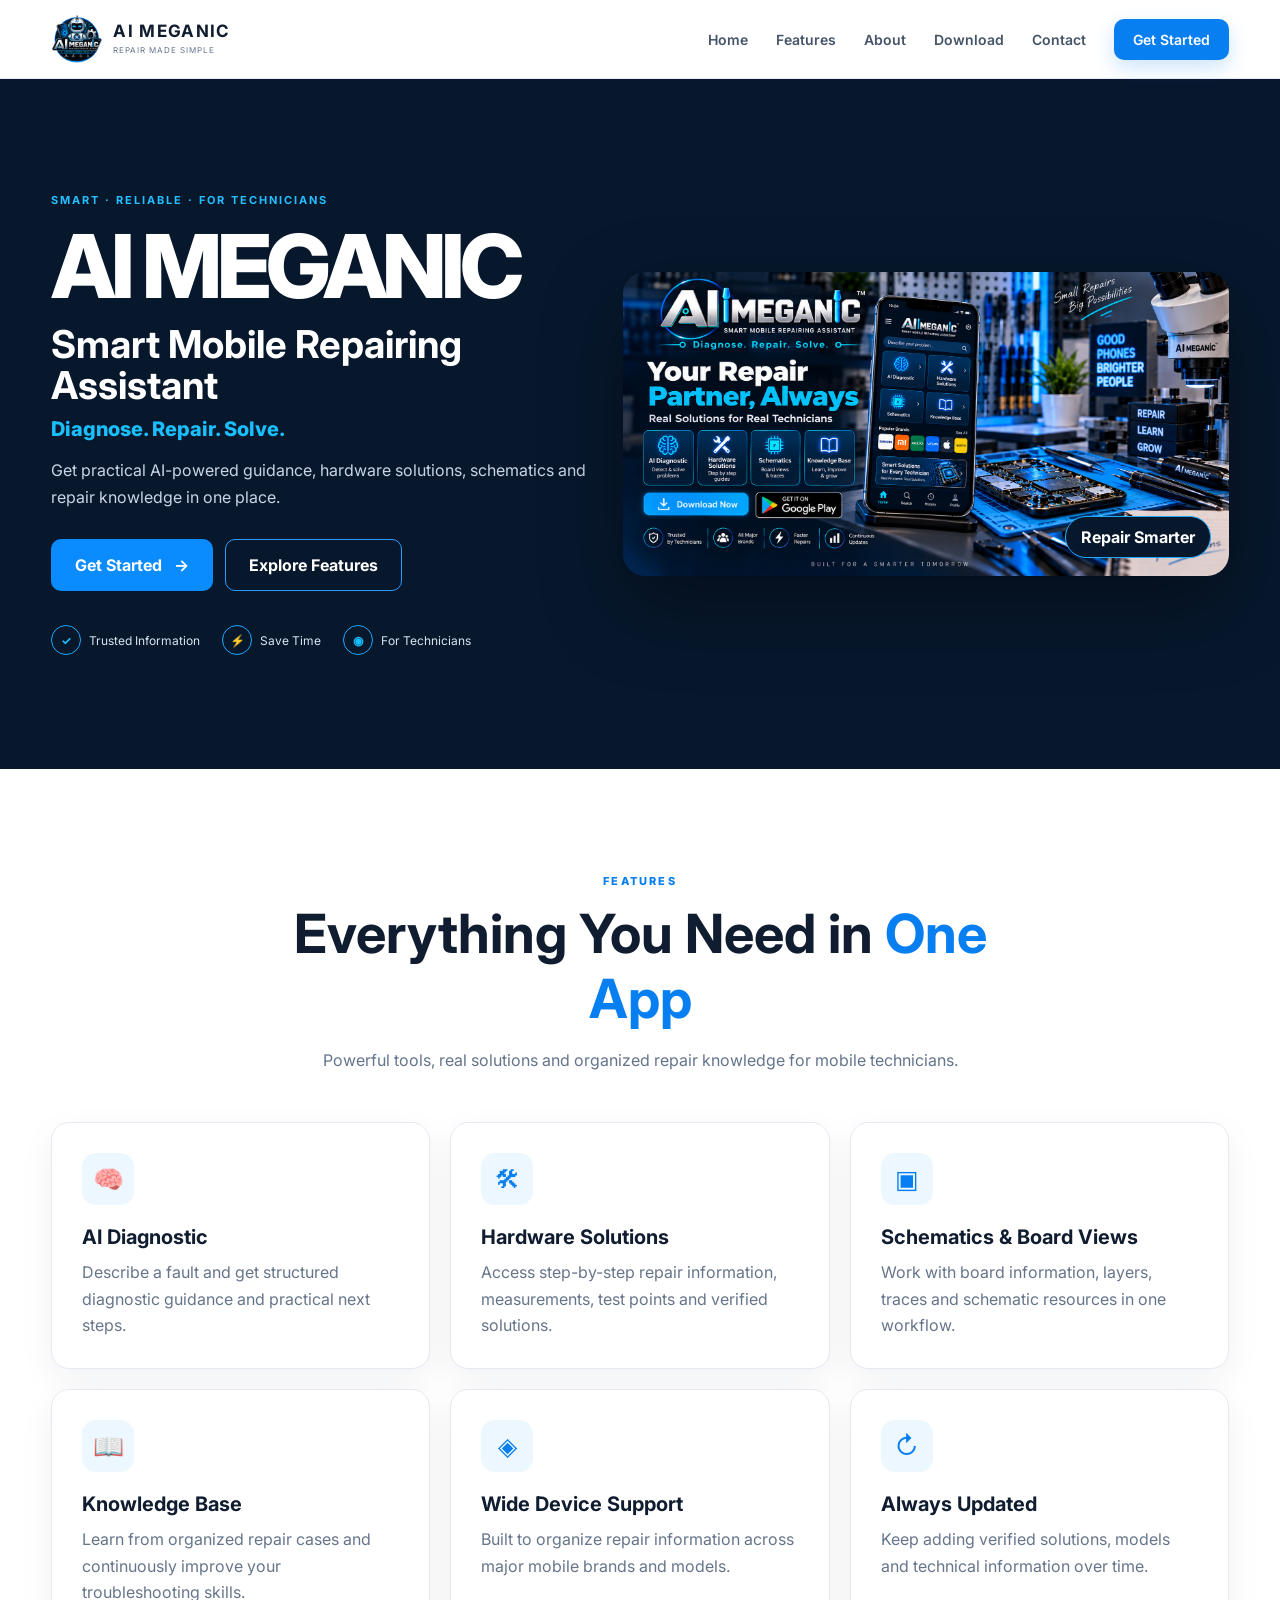
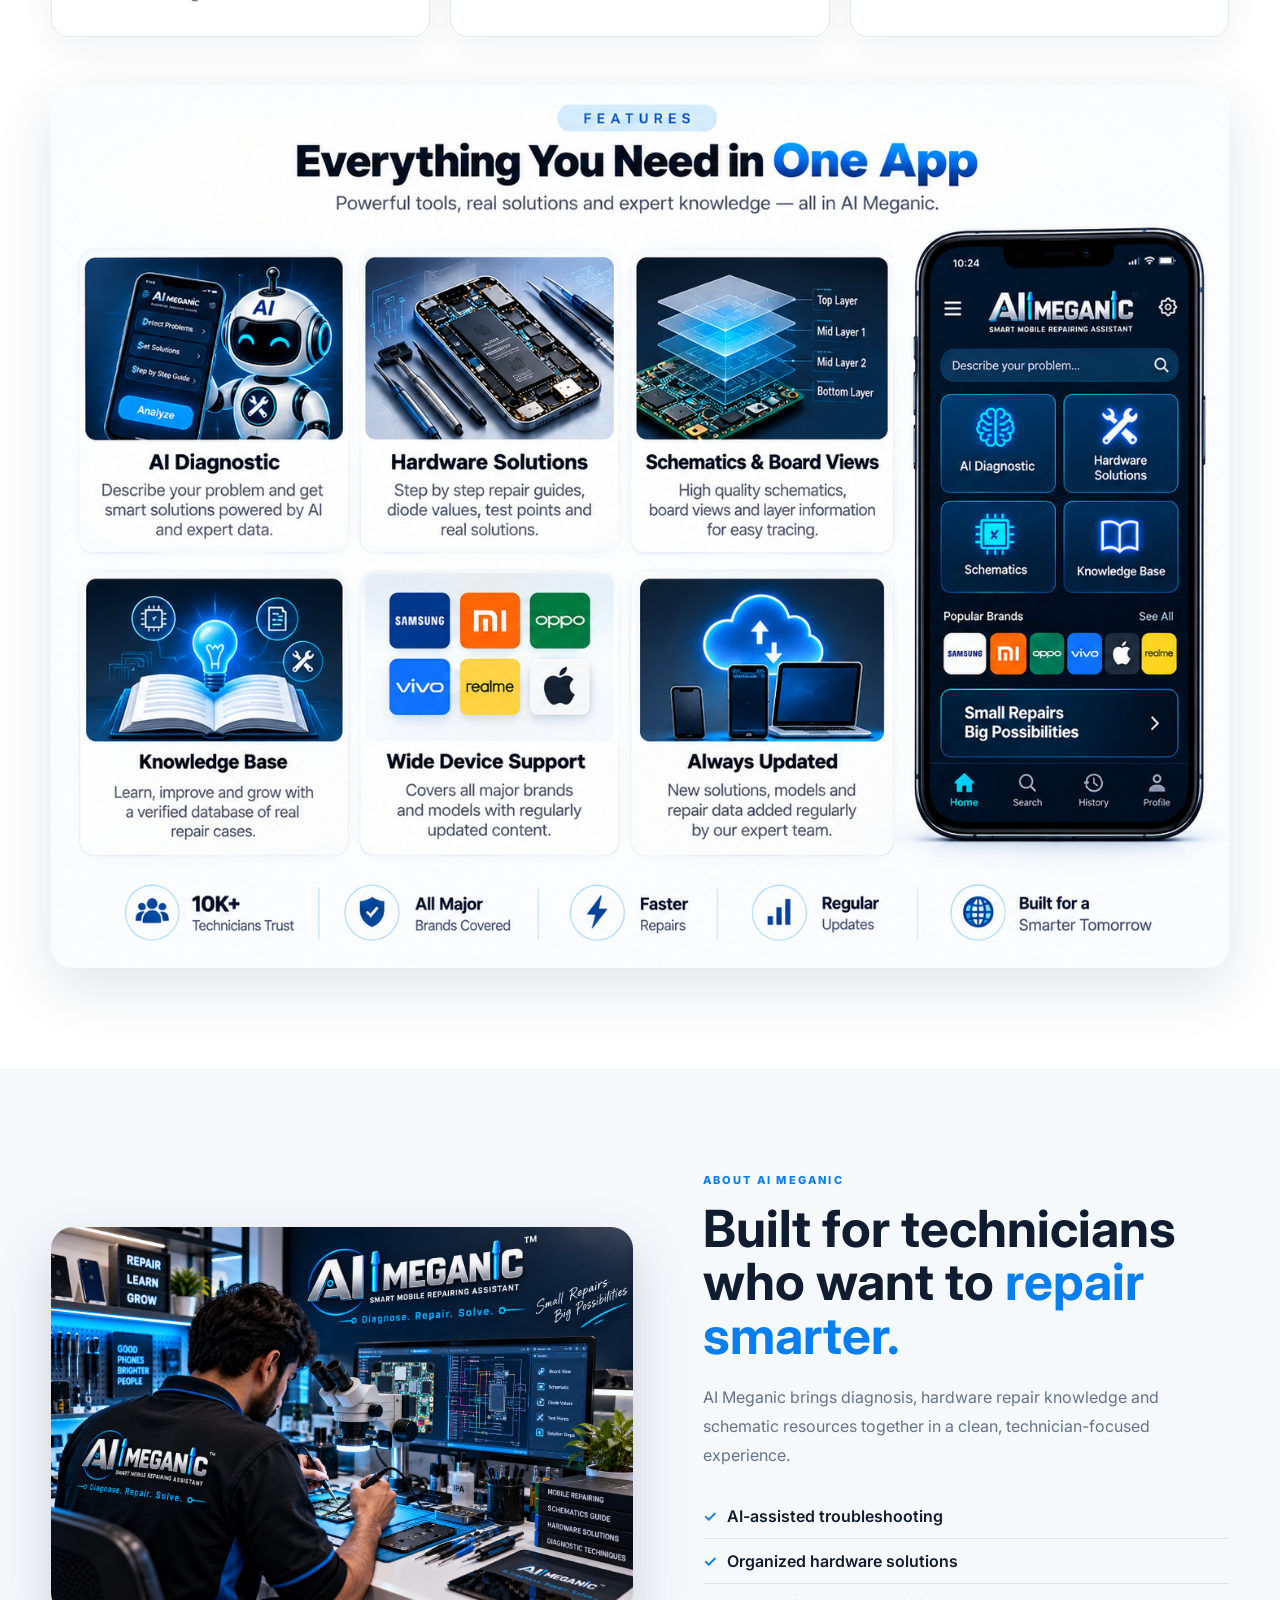
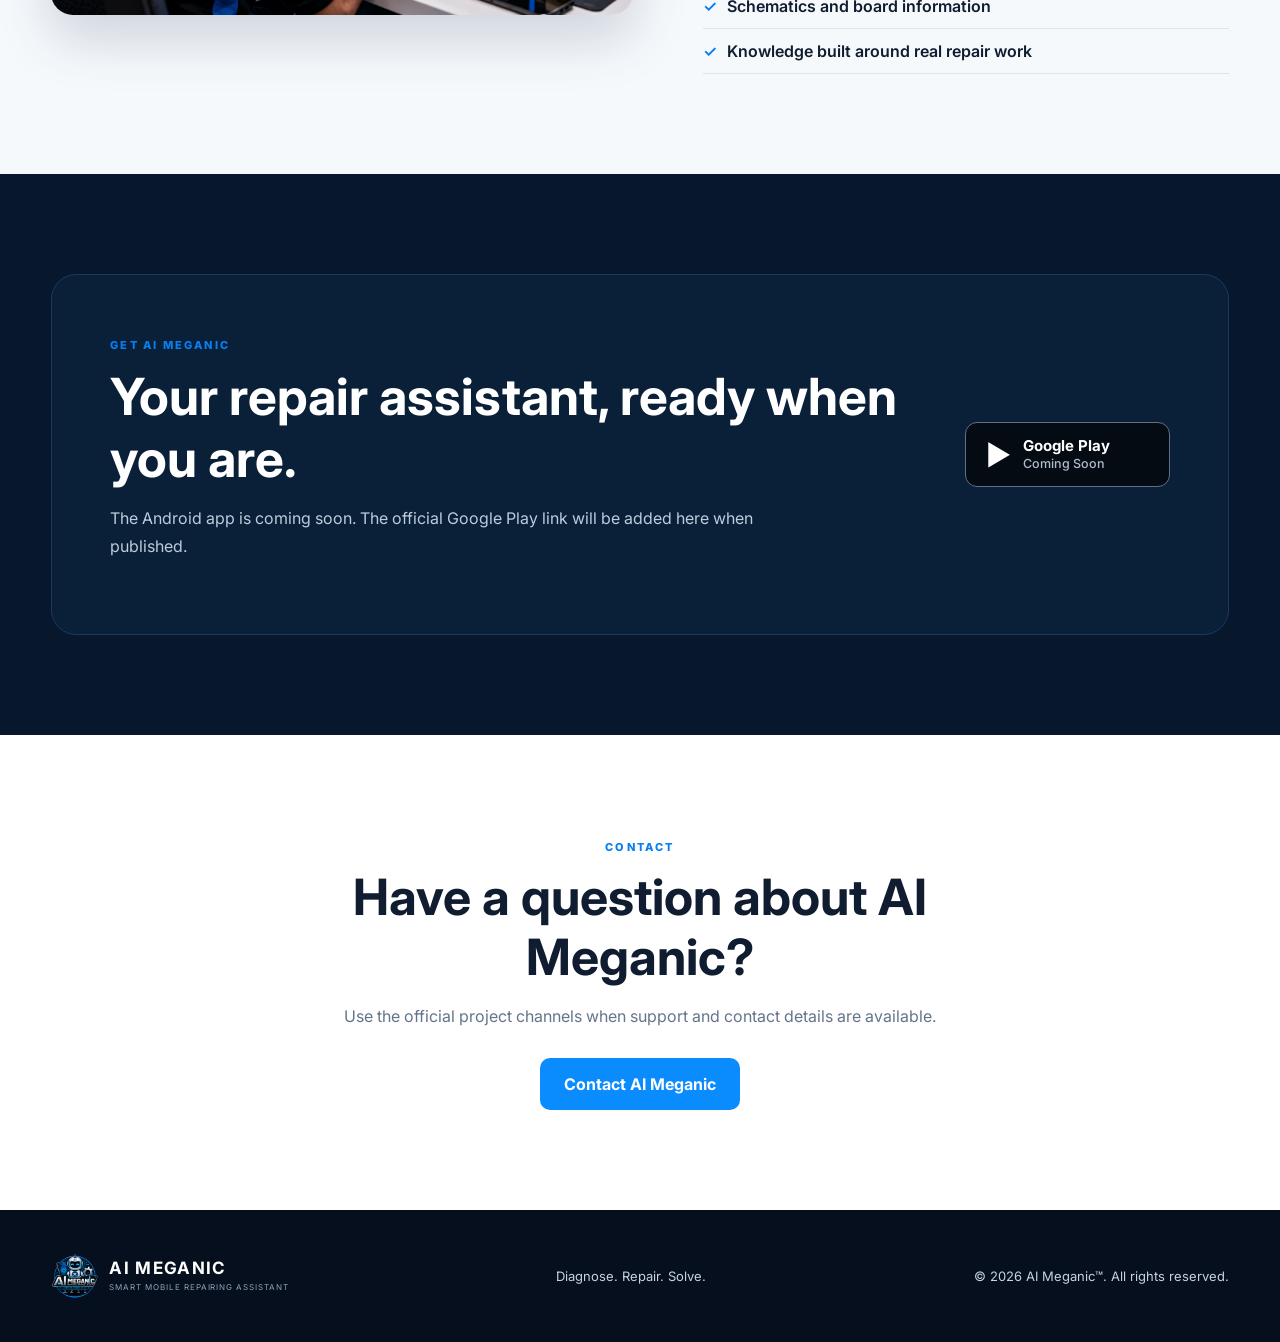
==== commit 5912c329: "Add files via upload" ====
--- a/index.html
+++ b/index.html
@@ -11,9 +11,9 @@
   <meta property="og:description" content="Diagnose. Repair. Solve. Smart tools and repair knowledge for mobile technicians.">
   <meta property="og:type" content="website">
   <meta property="og:url" content="https://aimeganic.github.io/ai-meganic-website/">
-  <meta property="og:image" content="https://aimeganic.github.io/ai-meganic-website/assets/hero.png">
+  <meta property="og:image" content="https://aimeganic.github.io/ai-meganic-website/AI-Meganic-hero.png">
   <meta name="theme-color" content="#07182d">
-  <link rel="icon" type="image/png" href="assets/logo.png">
+  <link rel="icon" type="image/png" href="AI-Meganic-logo-1.png">
   <link rel="preconnect" href="https://fonts.googleapis.com">
   <link rel="preconnect" href="https://fonts.gstatic.com" crossorigin>
   <link href="https://fonts.googleapis.com/css2?family=Inter:wght@400;500;600;700;800&display=swap" rel="stylesheet">
@@ -23,7 +23,7 @@
 <header class="site-header">
   <div class="container nav-wrap">
     <a class="brand" href="#home" aria-label="AI Meganic home">
-      <img src="assets/logo.png" alt="AI Meganic logo">
+      <img src="AI-Meganic-logo-1.png" alt="AI Meganic logo">
       <span><strong>AI MEGANIC</strong><small>REPAIR MADE SIMPLE</small></span>
     </a>
     <button class="menu-btn" id="menuBtn" aria-label="Open menu" aria-expanded="false">☰</button>
@@ -58,7 +58,7 @@
       </div>
     </div>
     <div class="hero-media">
-      <img src="assets/hero.png" alt="AI Meganic mobile repair technology">
+      <img src="AI-Meganic-hero.png" alt="AI Meganic mobile repair technology">
       <div class="media-badge">Repair Smarter</div>
     </div>
   </div>
@@ -80,14 +80,14 @@
       <article class="card"><div class="icon">↻</div><h3>Always Updated</h3><p>Keep adding verified solutions, models and technical information over time.</p></article>
     </div>
     <div class="feature-image">
-      <img src="assets/features.png" alt="AI Meganic features and app interface">
+      <img src="AI-Meganic-features.png" alt="AI Meganic features and app interface">
     </div>
   </div>
 </section>
 
 <section class="about section" id="about">
   <div class="container about-grid">
-    <div class="about-media"><img src="assets/technician.png" alt="Mobile technician using AI Meganic during repair"></div>
+    <div class="about-media"><img src="AI-Meganic-technician.png" alt="Mobile technician using AI Meganic during repair"></div>
     <div class="about-copy">
       <span class="section-tag">ABOUT AI MEGANIC</span>
       <h2>Built for technicians who want to <em>repair smarter.</em></h2>
@@ -126,7 +126,7 @@
 <footer>
   <div class="container footer-grid">
     <div class="brand footer-brand">
-      <img src="assets/logo.png" alt="AI Meganic logo">
+      <img src="AI-Meganic-logo-1.png" alt="AI Meganic logo">
       <span><strong>AI MEGANIC</strong><small>SMART MOBILE REPAIRING ASSISTANT</small></span>
     </div>
     <p>Diagnose. Repair. Solve.</p>
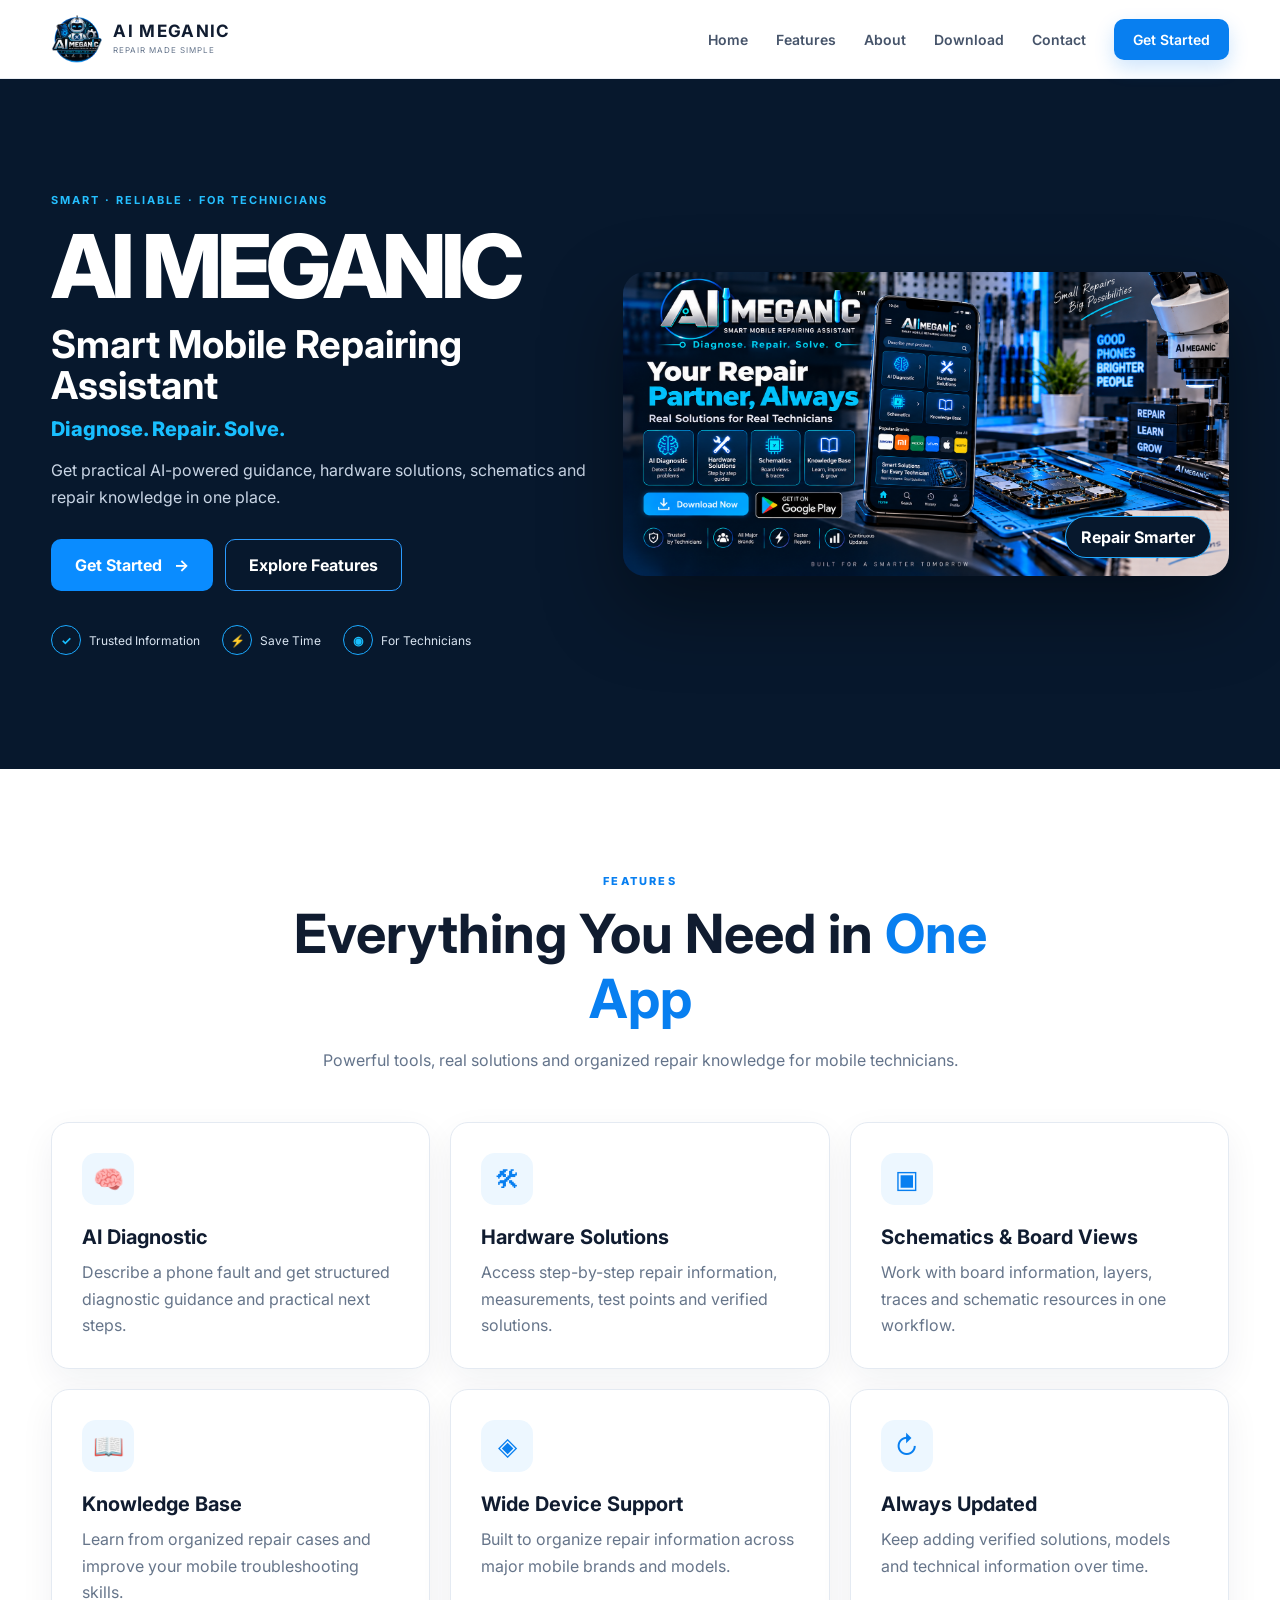
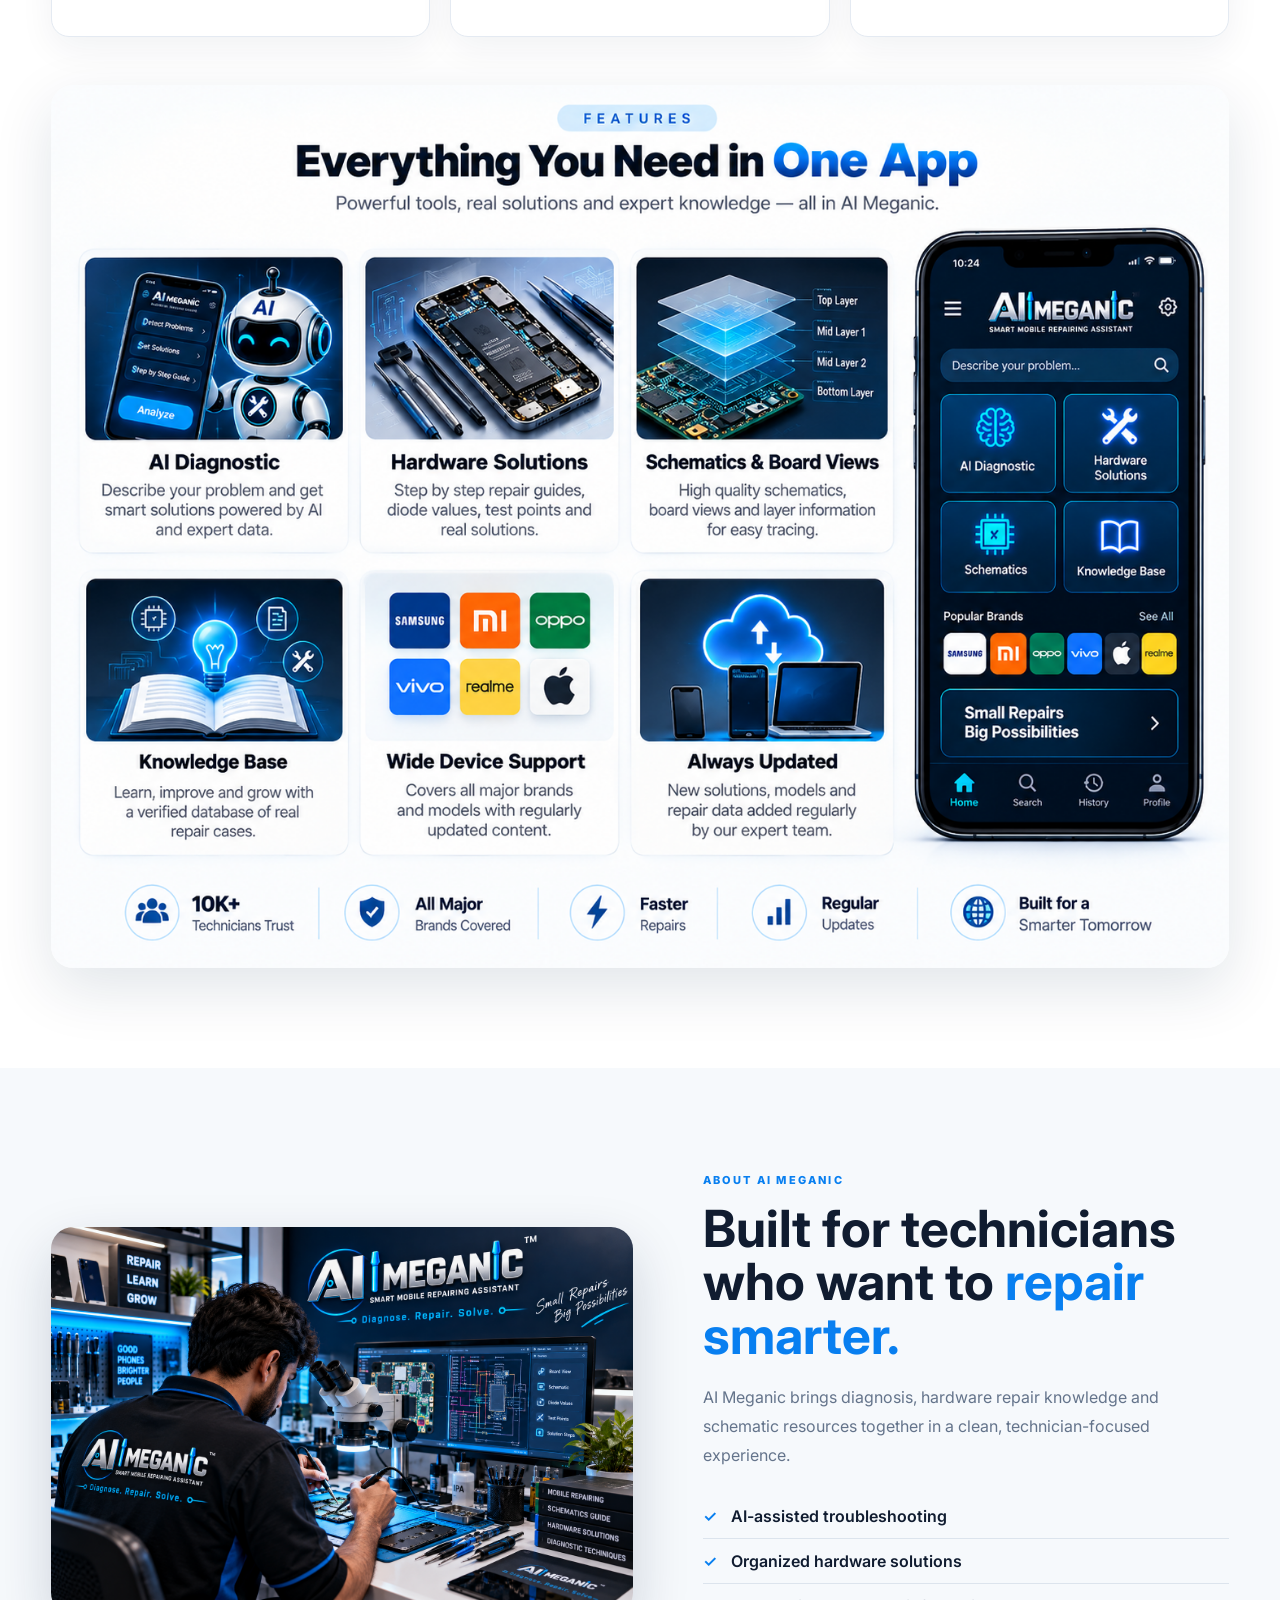
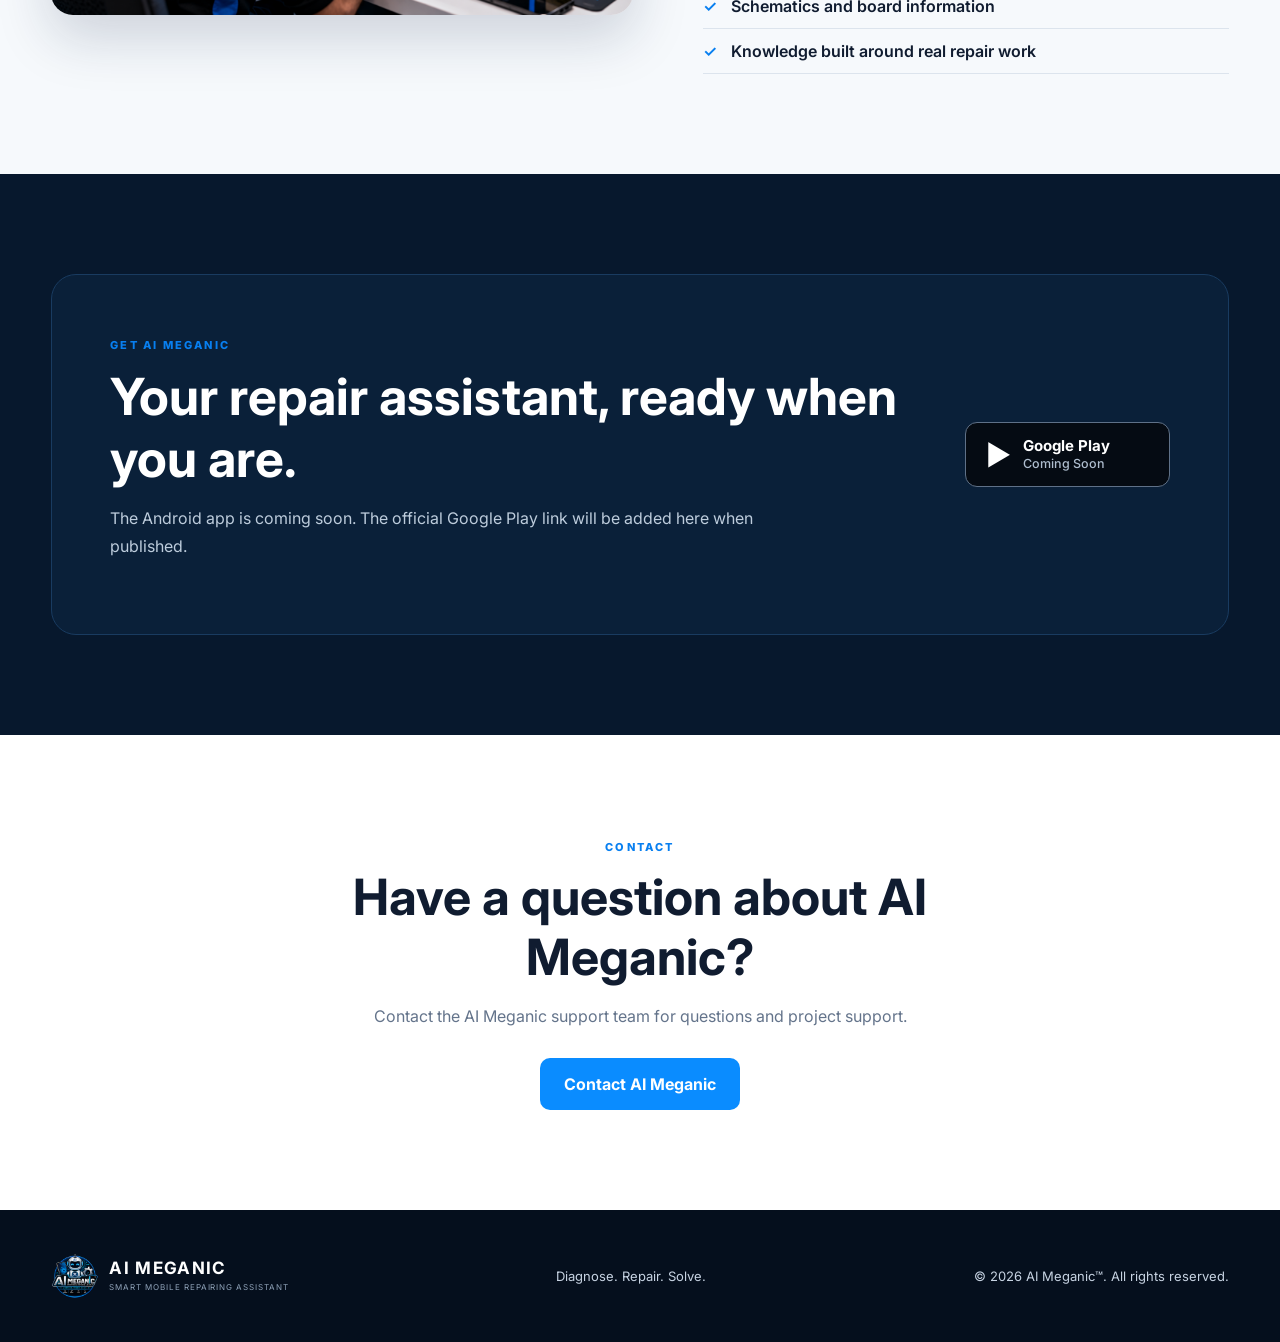
==== commit 09815673: "Update and rename Email to index.html" ====
--- a/index.html
+++ b/index.html
@@ -2,137 +2,553 @@
 <html lang="en">
 <head>
   <meta charset="utf-8">
+
   <meta name="viewport" content="width=device-width, initial-scale=1">
-  <title>AI Meganic™ — Smart Mobile Repairing Assistant</title>
-  <meta name="description" content="AI Meganic is a smart mobile repairing assistant for technicians, with AI diagnostics, hardware solutions, schematics and repair knowledge.">
-  <meta name="robots" content="index,follow">
-  <link rel="canonical" href="https://aimeganic.github.io/ai-meganic-website/">
-  <meta property="og:title" content="AI Meganic™ — Smart Mobile Repairing Assistant">
-  <meta property="og:description" content="Diagnose. Repair. Solve. Smart tools and repair knowledge for mobile technicians.">
+
+  <title>AI Meganic™ — AI Mobile Repairing Assistant for Technicians</title>
+
+  <meta name="description"
+        content="AI Meganic is a smart mobile repairing assistant for technicians. Get AI-powered mobile diagnostics, hardware solutions, schematics, board views and verified repair knowledge in one place.">
+
+  <meta name="keywords"
+        content="AI Meganic, mobile repairing, mobile repair technician, phone repair, smartphone repair, mobile hardware solutions, mobile schematics, PCB repair, phone diagnostics, mobile repair tools, smartphone diagnostics, mobile repairing assistant">
+
+  <meta name="author" content="AI Meganic">
+  <meta name="robots" content="index, follow">
+  <meta name="googlebot" content="index, follow">
+
+  <link rel="canonical"
+        href="https://aimeganic.github.io/ai-meganic-website/">
+
+  <!-- Open Graph -->
   <meta property="og:type" content="website">
-  <meta property="og:url" content="https://aimeganic.github.io/ai-meganic-website/">
-  <meta property="og:image" content="https://aimeganic.github.io/ai-meganic-website/AI-Meganic-hero.png">
+  <meta property="og:site_name" content="AI Meganic">
+  <meta property="og:title"
+        content="AI Meganic™ — AI Mobile Repairing Assistant">
+  <meta property="og:description"
+        content="AI-powered mobile repair diagnostics, hardware solutions, schematics and repair knowledge for technicians.">
+  <meta property="og:url"
+        content="https://aimeganic.github.io/ai-meganic-website/">
+  <meta property="og:image"
+        content="https://aimeganic.github.io/ai-meganic-website/AI-Meganic-hero.png">
+  <meta property="og:locale" content="en_IN">
+
+  <!-- Twitter / X -->
+  <meta name="twitter:card" content="summary_large_image">
+  <meta name="twitter:title"
+        content="AI Meganic™ — AI Mobile Repairing Assistant">
+  <meta name="twitter:description"
+        content="Smart mobile repair diagnostics, hardware solutions, schematics and repair knowledge for technicians.">
+  <meta name="twitter:image"
+        content="https://aimeganic.github.io/ai-meganic-website/AI-Meganic-hero.png">
+
   <meta name="theme-color" content="#07182d">
-  <link rel="icon" type="image/png" href="AI-Meganic-logo-1.png">
+
+  <!-- Favicon -->
+  <link rel="icon"
+        type="image/png"
+        href="AI-Meganic-logo-1.png">
+
+  <!-- Fonts -->
   <link rel="preconnect" href="https://fonts.googleapis.com">
-  <link rel="preconnect" href="https://fonts.gstatic.com" crossorigin>
-  <link href="https://fonts.googleapis.com/css2?family=Inter:wght@400;500;600;700;800&display=swap" rel="stylesheet">
+  <link rel="preconnect"
+        href="https://fonts.gstatic.com"
+        crossorigin>
+
+  <link href="https://fonts.googleapis.com/css2?family=Inter:wght@400;500;600;700;800&display=swap"
+        rel="stylesheet">
+
+  <!-- Website CSS -->
   <link rel="stylesheet" href="styles.css">
+
+  <!-- Organization Schema -->
+  <script type="application/ld+json">
+  {
+    "@context": "https://schema.org",
+    "@type": "Organization",
+    "name": "AI Meganic",
+    "url": "https://aimeganic.github.io/ai-meganic-website/",
+    "logo": "https://aimeganic.github.io/ai-meganic-website/AI-Meganic-logo-1.png",
+    "description": "AI-powered mobile repairing assistant for technicians, providing diagnostics, hardware solutions, schematics and repair knowledge.",
+    "email": "mailto:support.aimeganic@gmail.com"
+  }
+  </script>
+
+  <!-- Website Schema -->
+  <script type="application/ld+json">
+  {
+    "@context": "https://schema.org",
+    "@type": "WebSite",
+    "name": "AI Meganic",
+    "alternateName": "AI Meganic Mobile Repairing Assistant",
+    "url": "https://aimeganic.github.io/ai-meganic-website/",
+    "description": "Smart mobile repairing assistant for technicians."
+  }
+  </script>
+
 </head>
+
 <body>
+
 <header class="site-header">
+
   <div class="container nav-wrap">
-    <a class="brand" href="#home" aria-label="AI Meganic home">
-      <img src="AI-Meganic-logo-1.png" alt="AI Meganic logo">
-      <span><strong>AI MEGANIC</strong><small>REPAIR MADE SIMPLE</small></span>
+
+    <a class="brand"
+       href="#home"
+       aria-label="AI Meganic home">
+
+      <img
+        src="AI-Meganic-logo-1.png"
+        alt="AI Meganic logo">
+
+      <span>
+        <strong>AI MEGANIC</strong>
+        <small>REPAIR MADE SIMPLE</small>
+      </span>
+
     </a>
-    <button class="menu-btn" id="menuBtn" aria-label="Open menu" aria-expanded="false">☰</button>
+
+    <button
+      class="menu-btn"
+      id="menuBtn"
+      aria-label="Open menu"
+      aria-expanded="false">
+      ☰
+    </button>
+
     <nav id="siteNav">
+
       <a href="#home">Home</a>
+
       <a href="#features">Features</a>
+
       <a href="#about">About</a>
+
       <a href="#download">Download</a>
+
       <a href="#contact">Contact</a>
-      <a class="nav-cta" href="#download">Get Started</a>
+
+      <a class="nav-cta"
+         href="#download">
+        Get Started
+      </a>
+
     </nav>
-  </div>
+
+  </div>
+
 </header>
 
+
 <main>
+
+<!-- HERO -->
+
 <section class="hero" id="home">
+
   <div class="container hero-grid">
+
     <div class="hero-copy">
-      <div class="eyebrow">SMART · RELIABLE · FOR TECHNICIANS</div>
-      <h1>AI <span>MEGANIC</span></h1>
-      <h2>Smart Mobile Repairing Assistant</h2>
-      <p class="hero-line">Diagnose. Repair. Solve.</p>
-      <p>Get practical AI-powered guidance, hardware solutions, schematics and repair knowledge in one place.</p>
+
+      <div class="eyebrow">
+        SMART · RELIABLE · FOR TECHNICIANS
+      </div>
+
+      <h1>
+        AI <span>MEGANIC</span>
+      </h1>
+
+      <h2>
+        Smart Mobile Repairing Assistant
+      </h2>
+
+      <p class="hero-line">
+        Diagnose. Repair. Solve.
+      </p>
+
+      <p>
+        Get practical AI-powered guidance, hardware solutions,
+        schematics and repair knowledge in one place.
+      </p>
+
       <div class="actions">
-        <a class="btn primary" href="#download">Get Started <span>→</span></a>
-        <a class="btn ghost" href="#features">Explore Features</a>
+
+        <a class="btn primary"
+           href="#download">
+          Get Started <span>→</span>
+        </a>
+
+        <a class="btn ghost"
+           href="#features">
+          Explore Features
+        </a>
+
       </div>
+
       <div class="trust">
-        <div><b>✓</b><span>Trusted Information</span></div>
-        <div><b>⚡</b><span>Save Time</span></div>
-        <div><b>◉</b><span>For Technicians</span></div>
+
+        <div>
+          <b>✓</b>
+          <span>Trusted Information</span>
+        </div>
+
+        <div>
+          <b>⚡</b>
+          <span>Save Time</span>
+        </div>
+
+        <div>
+          <b>◉</b>
+          <span>For Technicians</span>
+        </div>
+
       </div>
-    </div>
+
+    </div>
+
+
     <div class="hero-media">
-      <img src="AI-Meganic-hero.png" alt="AI Meganic mobile repair technology">
-      <div class="media-badge">Repair Smarter</div>
-    </div>
-  </div>
+
+      <img
+        src="AI-Meganic-hero.png"
+        alt="AI Meganic mobile repairing assistant">
+
+      <div class="media-badge">
+        Repair Smarter
+      </div>
+
+    </div>
+
+  </div>
+
 </section>
 
+
+<!-- FEATURES -->
+
 <section class="section" id="features">
+
   <div class="container">
+
     <div class="section-head">
+
       <span>FEATURES</span>
-      <h2>Everything You Need in <em>One App</em></h2>
-      <p>Powerful tools, real solutions and organized repair knowledge for mobile technicians.</p>
-    </div>
+
+      <h2>
+        Everything You Need in
+        <em>One App</em>
+      </h2>
+
+      <p>
+        Powerful tools, real solutions and organized
+        repair knowledge for mobile technicians.
+      </p>
+
+    </div>
+
+
     <div class="feature-grid">
-      <article class="card"><div class="icon">🧠</div><h3>AI Diagnostic</h3><p>Describe a fault and get structured diagnostic guidance and practical next steps.</p></article>
-      <article class="card"><div class="icon">🛠</div><h3>Hardware Solutions</h3><p>Access step-by-step repair information, measurements, test points and verified solutions.</p></article>
-      <article class="card"><div class="icon">▣</div><h3>Schematics &amp; Board Views</h3><p>Work with board information, layers, traces and schematic resources in one workflow.</p></article>
-      <article class="card"><div class="icon">📖</div><h3>Knowledge Base</h3><p>Learn from organized repair cases and continuously improve your troubleshooting skills.</p></article>
-      <article class="card"><div class="icon">◈</div><h3>Wide Device Support</h3><p>Built to organize repair information across major mobile brands and models.</p></article>
-      <article class="card"><div class="icon">↻</div><h3>Always Updated</h3><p>Keep adding verified solutions, models and technical information over time.</p></article>
-    </div>
+
+
+      <article class="card">
+
+        <div class="icon">🧠</div>
+
+        <h3>
+          AI Diagnostic
+        </h3>
+
+        <p>
+          Describe a phone fault and get structured
+          diagnostic guidance and practical next steps.
+        </p>
+
+      </article>
+
+
+      <article class="card">
+
+        <div class="icon">🛠</div>
+
+        <h3>
+          Hardware Solutions
+        </h3>
+
+        <p>
+          Access step-by-step repair information,
+          measurements, test points and verified solutions.
+        </p>
+
+      </article>
+
+
+      <article class="card">
+
+        <div class="icon">▣</div>
+
+        <h3>
+          Schematics &amp; Board Views
+        </h3>
+
+        <p>
+          Work with board information, layers, traces
+          and schematic resources in one workflow.
+        </p>
+
+      </article>
+
+
+      <article class="card">
+
+        <div class="icon">📖</div>
+
+        <h3>
+          Knowledge Base
+        </h3>
+
+        <p>
+          Learn from organized repair cases and improve
+          your mobile troubleshooting skills.
+        </p>
+
+      </article>
+
+
+      <article class="card">
+
+        <div class="icon">◈</div>
+
+        <h3>
+          Wide Device Support
+        </h3>
+
+        <p>
+          Built to organize repair information across
+          major mobile brands and models.
+        </p>
+
+      </article>
+
+
+      <article class="card">
+
+        <div class="icon">↻</div>
+
+        <h3>
+          Always Updated
+        </h3>
+
+        <p>
+          Keep adding verified solutions, models and
+          technical information over time.
+        </p>
+
+      </article>
+
+    </div>
+
+
     <div class="feature-image">
-      <img src="AI-Meganic-features.png" alt="AI Meganic features and app interface">
-    </div>
-  </div>
+
+      <img
+        src="AI-Meganic-features.png"
+        alt="AI Meganic mobile repair app features">
+
+    </div>
+
+  </div>
+
 </section>
 
+
+<!-- ABOUT -->
+
 <section class="about section" id="about">
+
   <div class="container about-grid">
-    <div class="about-media"><img src="AI-Meganic-technician.png" alt="Mobile technician using AI Meganic during repair"></div>
+
+
+    <div class="about-media">
+
+      <img
+        src="AI-Meganic-technician.png"
+        alt="Mobile repair technician using AI Meganic">
+
+    </div>
+
+
     <div class="about-copy">
-      <span class="section-tag">ABOUT AI MEGANIC</span>
-      <h2>Built for technicians who want to <em>repair smarter.</em></h2>
-      <p>AI Meganic brings diagnosis, hardware repair knowledge and schematic resources together in a clean, technician-focused experience.</p>
+
+      <span class="section-tag">
+        ABOUT AI MEGANIC
+      </span>
+
+      <h2>
+        Built for technicians who want to
+        <em>repair smarter.</em>
+      </h2>
+
+      <p>
+        AI Meganic brings diagnosis, hardware repair
+        knowledge and schematic resources together in
+        a clean, technician-focused experience.
+      </p>
+
+
       <ul>
-        <li>AI-assisted troubleshooting</li>
-        <li>Organized hardware solutions</li>
-        <li>Schematics and board information</li>
-        <li>Knowledge built around real repair work</li>
+
+        <li>
+          AI-assisted troubleshooting
+        </li>
+
+        <li>
+          Organized hardware solutions
+        </li>
+
+        <li>
+          Schematics and board information
+        </li>
+
+        <li>
+          Knowledge built around real repair work
+        </li>
+
       </ul>
-    </div>
-  </div>
+
+    </div>
+
+  </div>
+
 </section>
 
+
+<!-- DOWNLOAD -->
+
 <section class="download section" id="download">
+
   <div class="container download-box">
+
+
     <div>
-      <span class="section-tag">GET AI MEGANIC</span>
-      <h2>Your repair assistant, ready when you are.</h2>
-      <p>The Android app is coming soon. The official Google Play link will be added here when published.</p>
-    </div>
-    <div class="store-placeholder" aria-label="Google Play coming soon">▶ <span>Google Play<br><small>Coming Soon</small></span></div>
-  </div>
+
+      <span class="section-tag">
+        GET AI MEGANIC
+      </span>
+
+      <h2>
+        Your repair assistant,
+        ready when you are.
+      </h2>
+
+      <p>
+        The Android app is coming soon.
+        The official Google Play link will be
+        added here when published.
+      </p>
+
+    </div>
+
+
+    <div
+      class="store-placeholder"
+      aria-label="Google Play coming soon">
+
+      ▶
+
+      <span>
+        Google Play
+        <br>
+        <small>Coming Soon</small>
+      </span>
+
+    </div>
+
+  </div>
+
 </section>
 
+
+<!-- CONTACT -->
+
 <section class="contact section" id="contact">
+
   <div class="container contact-box">
-    <span class="section-tag">CONTACT</span>
-    <h2>Have a question about AI Meganic?</h2>
-    <p>Use the official project channels when support and contact details are available.</p>
-    <a class="btn primary" href="mailto:contact@aimeganic.com">Contact AI Meganic</a>
-  </div>
+
+    <span class="section-tag">
+      CONTACT
+    </span>
+
+    <h2>
+      Have a question about AI Meganic?
+    </h2>
+
+    <p>
+      Contact the AI Meganic support team
+      for questions and project support.
+    </p>
+
+    <a
+      class="btn primary"
+      href="mailto:support.aimeganic@gmail.com">
+
+      Contact AI Meganic
+
+    </a>
+
+  </div>
+
 </section>
+
 </main>
 
+
+<!-- FOOTER -->
+
 <footer>
+
   <div class="container footer-grid">
+
+
     <div class="brand footer-brand">
-      <img src="AI-Meganic-logo-1.png" alt="AI Meganic logo">
-      <span><strong>AI MEGANIC</strong><small>SMART MOBILE REPAIRING ASSISTANT</small></span>
-    </div>
-    <p>Diagnose. Repair. Solve.</p>
-    <p>© 2026 AI Meganic™. All rights reserved.</p>
-  </div>
+
+      <img
+        src="AI-Meganic-logo-1.png"
+        alt="AI Meganic logo">
+
+      <span>
+
+        <strong>
+          AI MEGANIC
+        </strong>
+
+        <small>
+          SMART MOBILE REPAIRING ASSISTANT
+        </small>
+
+      </span>
+
+    </div>
+
+
+    <p>
+      Diagnose. Repair. Solve.
+    </p>
+
+
+    <p>
+      © 2026 AI Meganic™.
+      All rights reserved.
+    </p>
+
+  </div>
+
 </footer>
+
+
+<!-- Website JavaScript -->
+
 <script src="script.js"></script>
+
 </body>
 </html>
